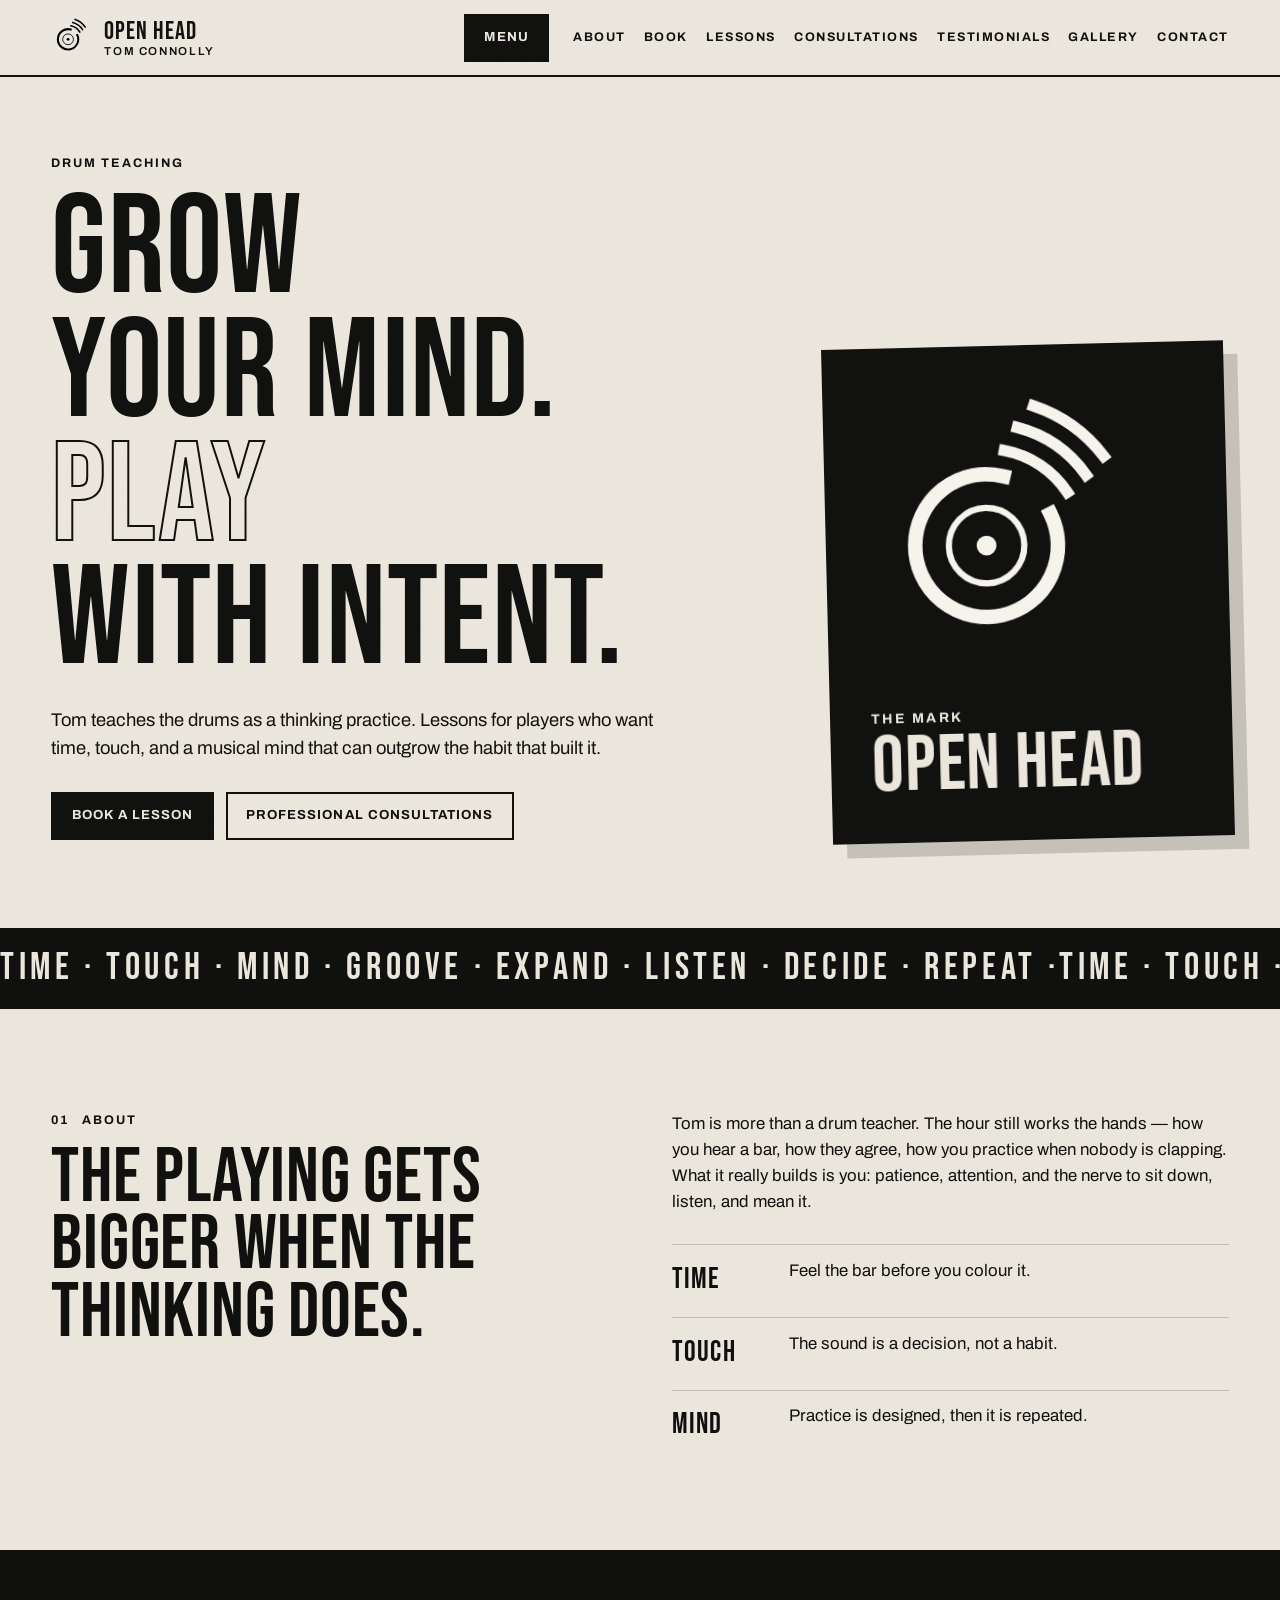
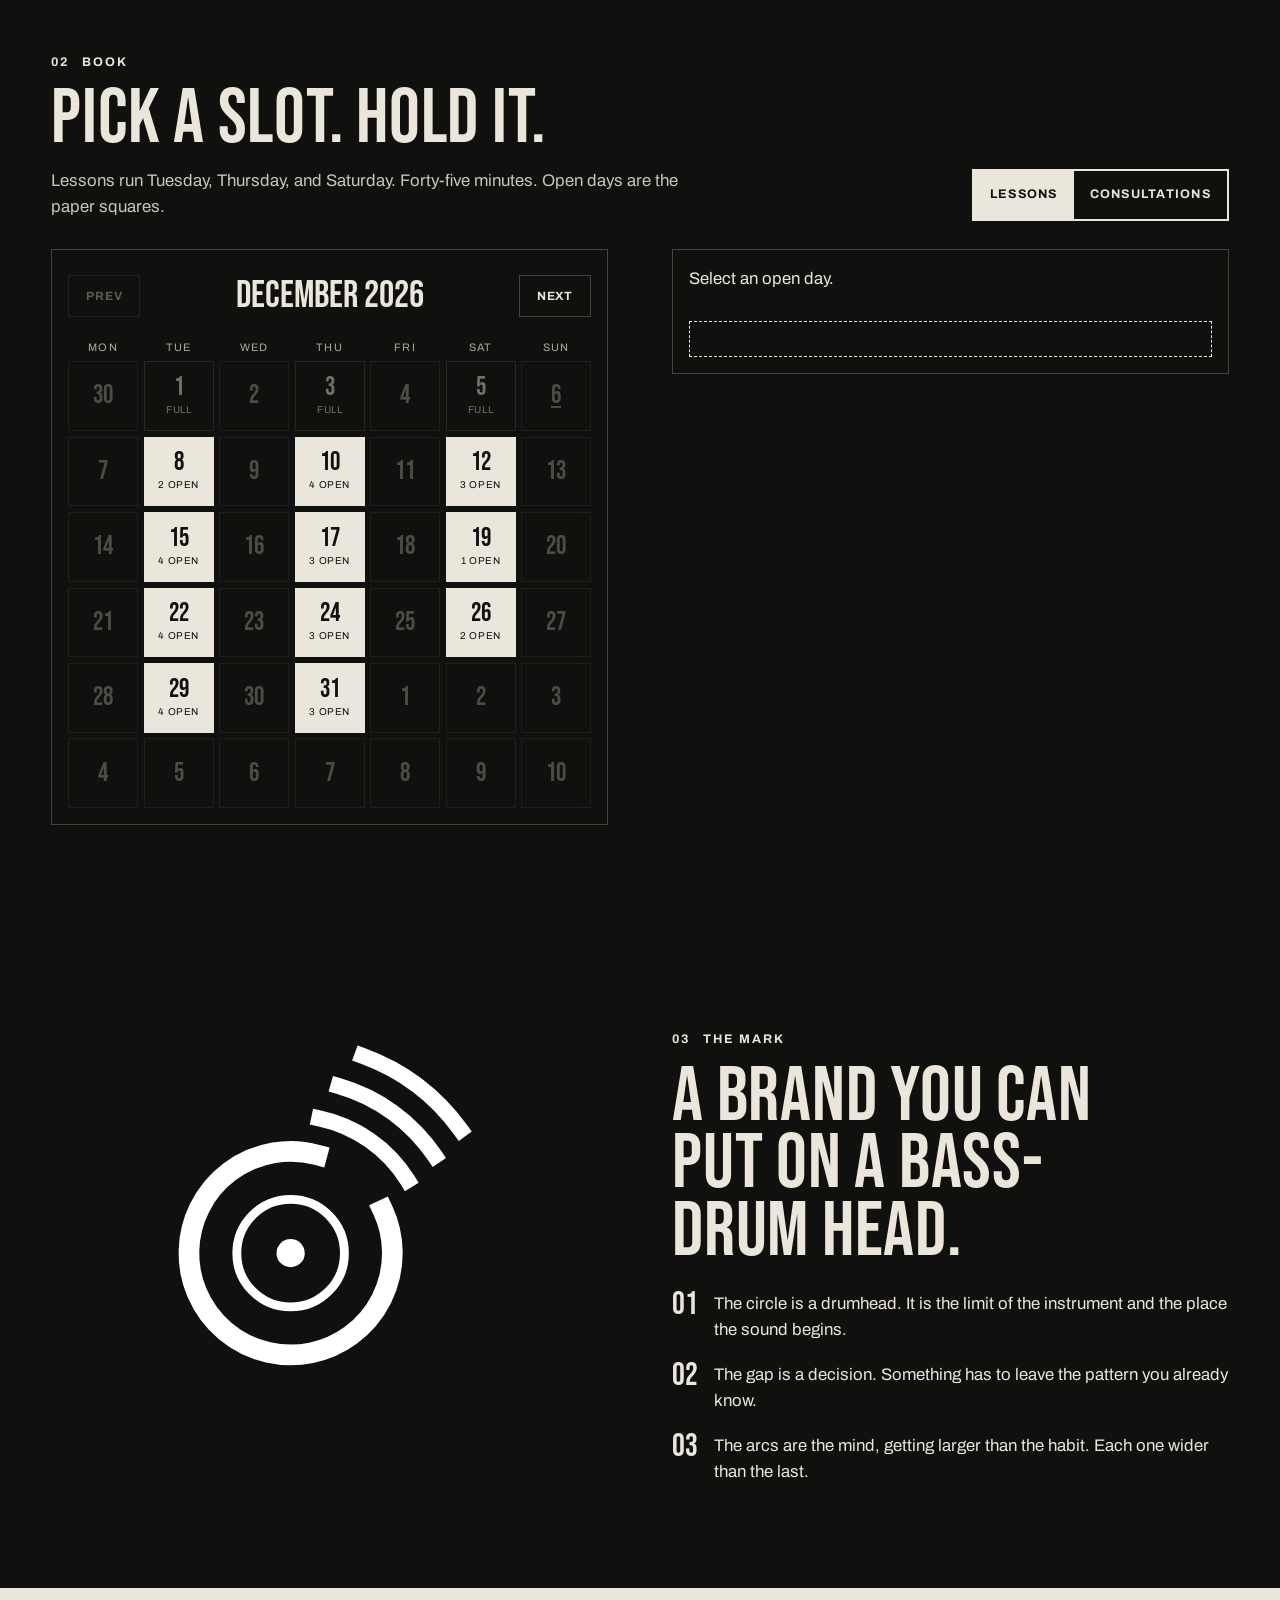
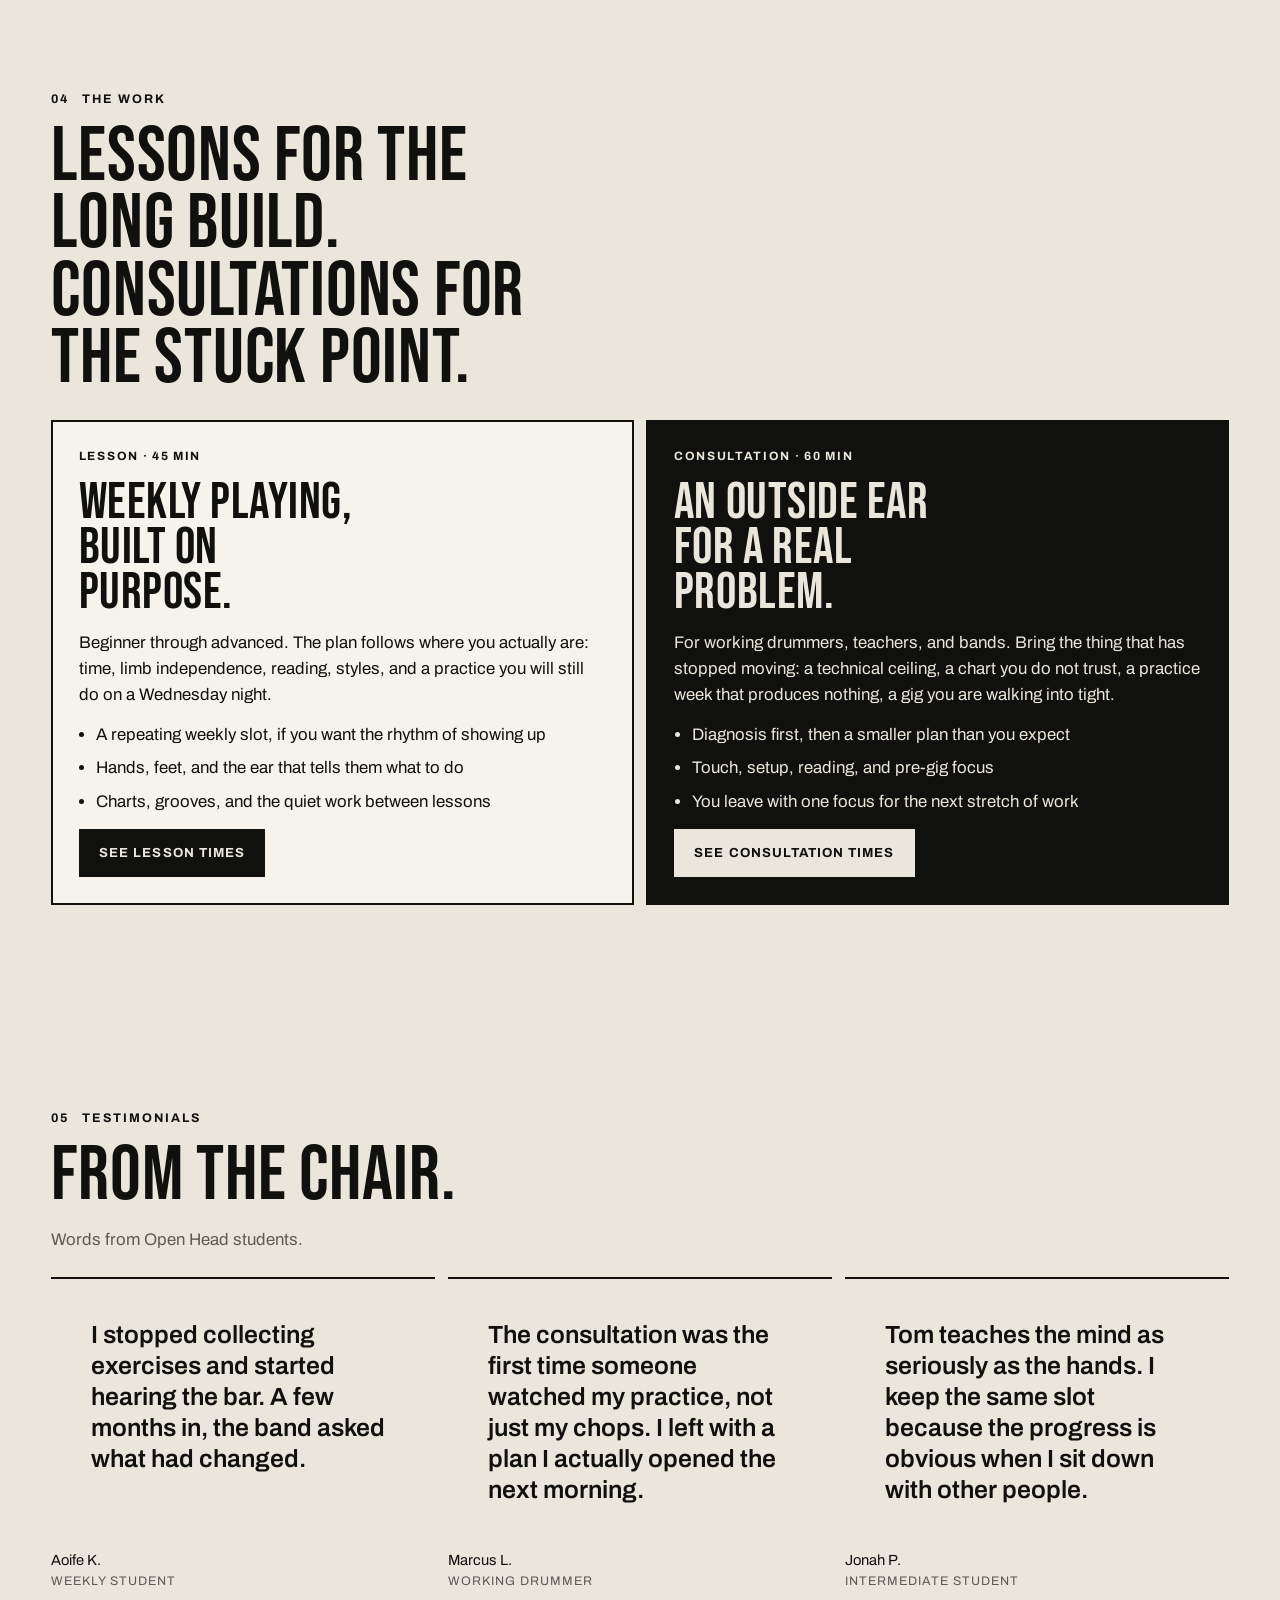
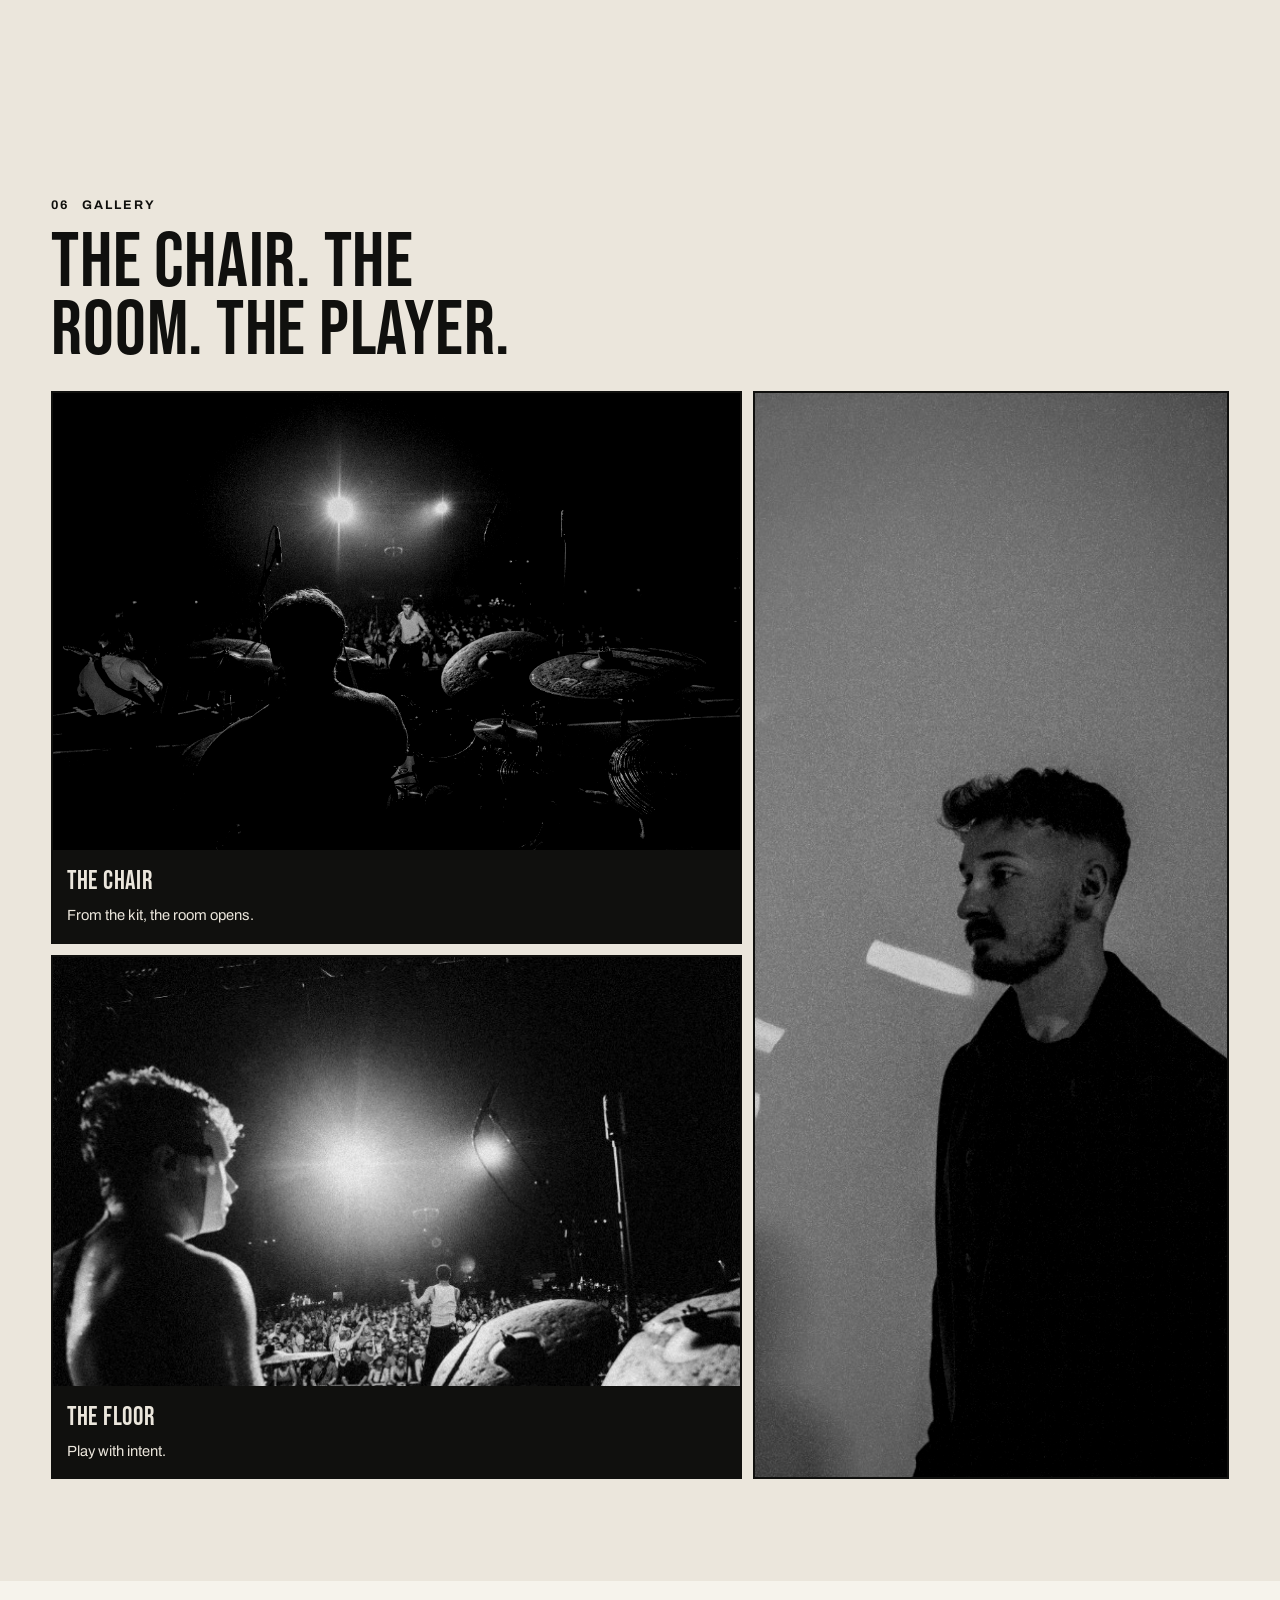
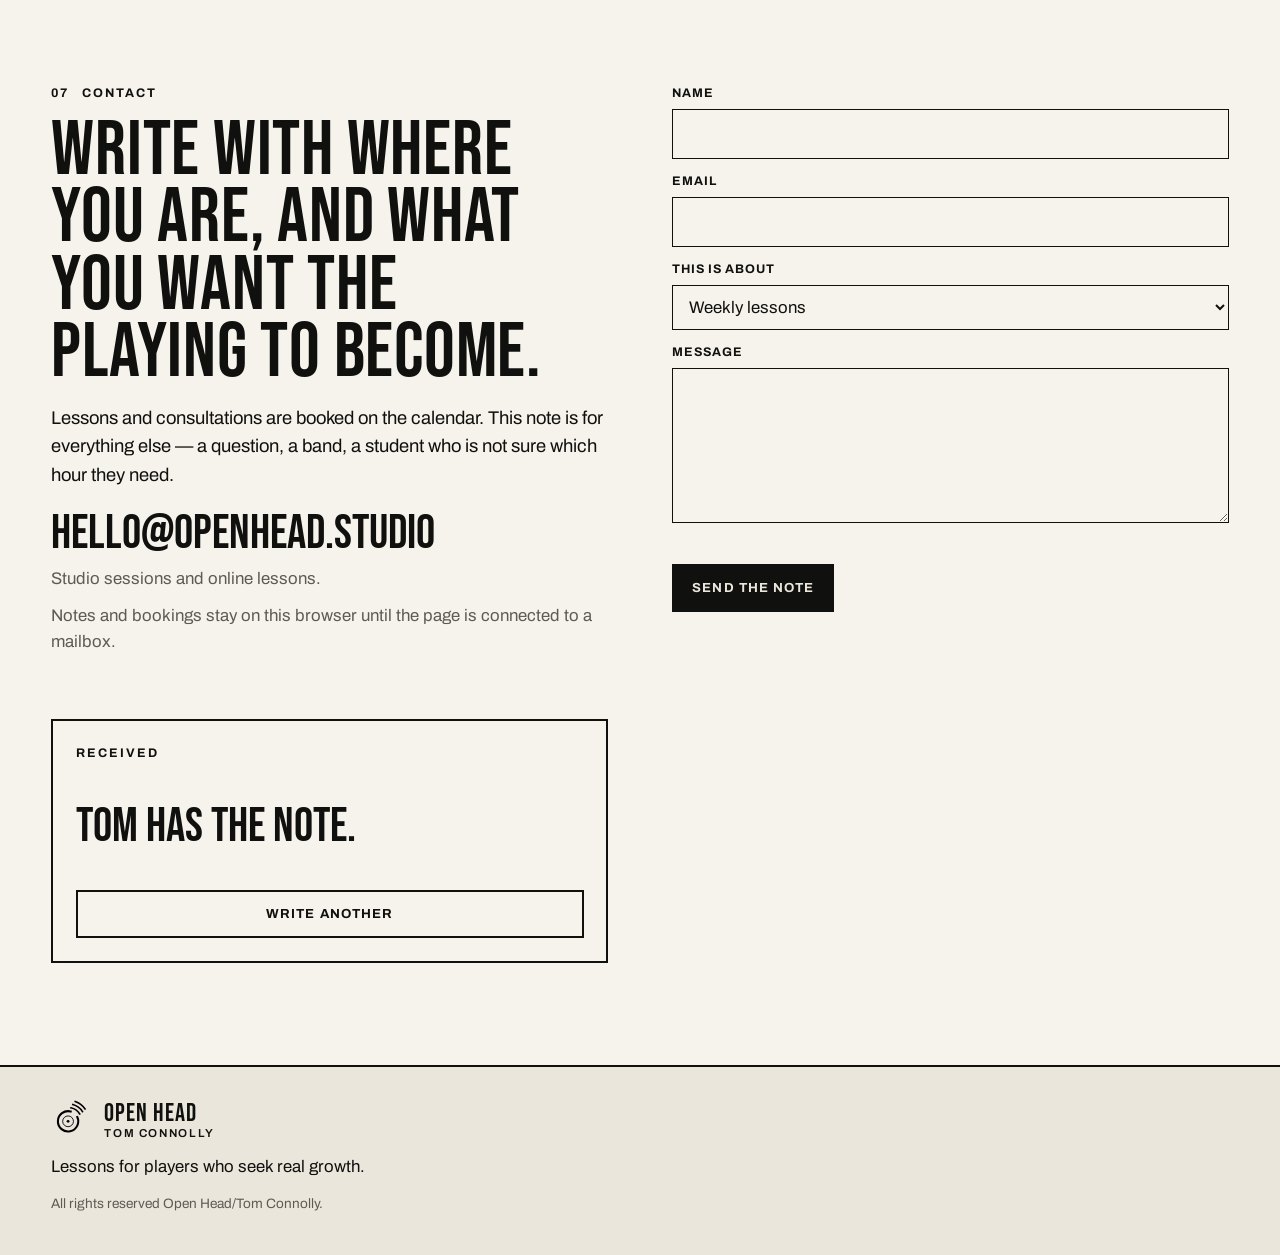
==== index.html @ 0ad5f1d6 "Save the Open Head drum teaching site. Co-authored-by: Cursor <cursoragent@cursor.com>" ====
<!DOCTYPE html>
<html lang="en">
<head>
  <meta charset="utf-8">
  <meta name="viewport" content="width=device-width, initial-scale=1">
  <title>Open Head · Tom Connolly Drum Teaching</title>
  <meta name="description" content="Tom Connolly teaches drums as a thinking practice. Book a lesson or a professional consultation with Open Head.">
  <meta name="theme-color" content="#10100e">
  <link rel="icon" href="assets/favicon.svg" type="image/svg+xml">
  <link rel="preconnect" href="https://fonts.googleapis.com">
  <link rel="preconnect" href="https://fonts.gstatic.com" crossorigin>
  <link href="https://fonts.googleapis.com/css2?family=Archivo:ital,wght@0,400;0,500;0,600;0,700;0,800;1,500&family=Bebas+Neue&display=swap" rel="stylesheet">
  <link rel="stylesheet" href="css/styles.css">
  <script type="application/ld+json">
  {
    "@context": "https://schema.org",
    "@type": "Person",
    "name": "Tom Connolly",
    "jobTitle": "Drum teacher",
    "brand": "Open Head",
    "email": "hello@openhead.studio",
    "description": "Drum lessons and professional consultations. Time, touch, and the mind behind the kit."
  }
  </script>
</head>
<body>
  <div class="grain" aria-hidden="true"></div>
  <a class="skip" href="#content">Skip to content</a>

  <header class="nav">
    <a class="brand" href="#top">
      <img class="brand-mark" src="assets/logo.svg" alt="">
      <span class="brand-type">
        <strong>Open Head</strong>
        <em>Tom Connolly</em>
      </span>
    </a>
    <button class="nav-toggle" type="button" aria-expanded="false" aria-controls="nav-panel">Menu</button>
    <nav id="nav-panel" class="nav-panel" aria-label="Primary">
      <a href="#about">About</a>
      <a href="#book">Book</a>
      <a href="#work">Lessons</a>
      <a href="#consult">Consultations</a>
      <a href="#testimonials">Testimonials</a>
      <a href="#gallery">Gallery</a>
      <a href="#contact">Contact</a>
    </nav>
  </header>

  <main id="content">
    <section class="hero" id="top">
      <div class="hero-copy">
        <p class="kicker">Drum teaching</p>
        <h1>
          <span>Grow</span>
          <span>your mind.</span>
          <span class="ghost">Play</span>
          <span>with intent.</span>
        </h1>
        <p class="lede">Tom teaches the drums as a thinking practice. Lessons for players who want time, touch, and a musical mind that can outgrow the habit that built it.</p>
        <div class="hero-actions">
          <a class="btn" href="#book" data-offer="lesson">Book a lesson</a>
          <a class="btn btn-ghost" href="#consult">Professional consultations</a>
        </div>
      </div>
      <aside class="poster" aria-label="Open Head mark">
        <svg class="poster-mark" viewBox="0 0 64 64" fill="none" aria-hidden="true">
          <path class="head" d="M30.01 19.03 A15.5 15.5 0 1 0 40.05 27.45" stroke="currentColor" stroke-width="3.15" stroke-linecap="square"/>
          <circle class="hub" cx="26" cy="34" r="8.2" stroke="currentColor" stroke-width="1.35"/>
          <circle class="dot" cx="26" cy="34" r="2.15" fill="currentColor"/>
          <g class="arcs">
            <path class="arc arc-1" d="M30.37 13.46 A21 21 0 0 1 43.81 22.87" stroke="currentColor" stroke-width="2.45" stroke-linecap="square"/>
            <path class="arc arc-2" d="M33.30 8.53 A26.5 26.5 0 0 1 47.97 19.18" stroke="currentColor" stroke-width="2.45" stroke-linecap="square"/>
            <path class="arc arc-3" d="M36.94 3.93 A32 32 0 0 1 51.89 15.19" stroke="currentColor" stroke-width="2.45" stroke-linecap="square"/>
          </g>
        </svg>
        <p class="poster-kicker">The mark</p>
        <p class="poster-name">Open Head</p>
      </aside>
    </section>

    <div class="marquee" aria-hidden="true">
      <div class="marquee-track">
        <p>Time · Touch · Mind · Groove · Expand · Listen · Decide · Repeat ·</p>
        <p>Time · Touch · Mind · Groove · Expand · Listen · Decide · Repeat ·</p>
      </div>
    </div>

    <section class="section" id="about">
      <div class="wrap about-grid">
        <div>
          <p class="kicker"><span>01</span> About</p>
          <h2>The playing gets bigger when the thinking does.</h2>
        </div>
        <div class="prose">
          <p>Tom is more than a drum teacher. The hour still works the hands — how you hear a bar, how they agree, how you practice when nobody is clapping. What it really builds is you: patience, attention, and the nerve to sit down, listen, and mean it.</p>
          <ul class="pillars">
            <li><strong>Time</strong><span>Feel the bar before you colour it.</span></li>
            <li><strong>Touch</strong><span>The sound is a decision, not a habit.</span></li>
            <li><strong>Mind</strong><span>Practice is designed, then it is repeated.</span></li>
          </ul>
        </div>
      </div>
    </section>

    <section class="section dark book" id="book" data-mode="lesson">
      <div class="wrap">
        <div class="book-head">
          <div>
            <p class="kicker"><span>02</span> Book</p>
            <h2>Pick a slot. Hold it.</h2>
            <p class="book-note" data-for="lesson">Lessons run Tuesday, Thursday, and Saturday. Forty-five minutes. Open days are the paper squares.</p>
            <p class="book-note" data-for="consult">Consultations run Wednesday and Friday. Sixty minutes. Open days are the paper squares.</p>
          </div>
          <div class="toggle" role="group" aria-label="What you are booking">
            <button type="button" data-offer="lesson" aria-pressed="true">Lessons</button>
            <button type="button" data-offer="consult" aria-pressed="false">Consultations</button>
          </div>
        </div>

        <noscript>
          <p>The calendar needs JavaScript. Email <a href="mailto:hello@openhead.studio">hello@openhead.studio</a> with a few times that work.</p>
        </noscript>

        <div class="book-layout">
          <div class="calendar">
            <div class="cal-head">
              <button type="button" id="prev-month" aria-label="Previous month">Prev</button>
              <h3 id="month-label"></h3>
              <button type="button" id="next-month" aria-label="Next month">Next</button>
            </div>
            <div class="weekdays" aria-hidden="true">
              <span>Mon</span><span>Tue</span><span>Wed</span><span>Thu</span><span>Fri</span><span>Sat</span><span>Sun</span>
            </div>
            <div id="cal" class="cal-grid" role="grid" aria-labelledby="month-label"></div>
          </div>

          <div class="slot-panel" id="slot-panel">
            <p id="slot-prompt" class="slot-prompt">Select an open day.</p>
            <div id="slots" class="slots" role="list"></div>

            <form id="book-form" hidden>
              <p class="session" id="session-label"></p>
              <div class="field">
                <label for="book-name">Name</label>
                <input id="book-name" name="name" autocomplete="name" required maxlength="80">
              </div>
              <div class="field">
                <label for="book-email">Email</label>
                <input id="book-email" name="email" type="email" autocomplete="email" required maxlength="120">
              </div>
              <div class="field">
                <label for="book-level">Where you're at</label>
                <select id="book-level" name="level">
                  <option>Just starting</option>
                  <option>Playing already</option>
                  <option selected>Working on a band</option>
                  <option>Teaching or touring</option>
                </select>
              </div>
              <div class="field">
                <label for="book-note">Anything Tom should hear first <span>(optional)</span></label>
                <textarea id="book-note" name="note" rows="3" maxlength="500"></textarea>
              </div>
              <p id="book-error" class="form-error" role="alert"></p>
              <button class="btn btn-light" type="submit">Hold this slot</button>
            </form>

            <div id="ticket" class="ticket" hidden></div>
          </div>
        </div>

        <div id="holds" class="holds" hidden>
          <h3>Holds on this device</h3>
          <ul id="holds-list"></ul>
        </div>
      </div>
    </section>

    <section class="section dark mark" id="mark">
      <div class="wrap mark-grid">
        <img src="assets/logo.svg" alt="Open Head mark: an open drumhead with three expanding arcs">
        <div>
          <p class="kicker"><span>03</span> The mark</p>
          <h2>A brand you can put on a bass-drum head.</h2>
          <ol class="rules">
            <li><span>01</span><p>The circle is a drumhead. It is the limit of the instrument and the place the sound begins.</p></li>
            <li><span>02</span><p>The gap is a decision. Something has to leave the pattern you already know.</p></li>
            <li><span>03</span><p>The arcs are the mind, getting larger than the habit. Each one wider than the last.</p></li>
          </ol>
        </div>
      </div>
    </section>

    <section class="section" id="work">
      <div class="wrap">
        <p class="kicker"><span>04</span> The work</p>
        <h2 class="section-title">Lessons for the long build. Consultations for the stuck point.</h2>
        <div class="offers">
          <article class="offer">
            <p class="offer-index">Lesson · 45 min</p>
            <h3>Weekly playing, built on purpose.</h3>
            <p>Beginner through advanced. The plan follows where you actually are: time, limb independence, reading, styles, and a practice you will still do on a Wednesday night.</p>
            <ul>
              <li>A repeating weekly slot, if you want the rhythm of showing up</li>
              <li>Hands, feet, and the ear that tells them what to do</li>
              <li>Charts, grooves, and the quiet work between lessons</li>
            </ul>
            <a class="btn" href="#book" data-offer="lesson">See lesson times</a>
          </article>
          <article class="offer offer-ink" id="consult">
            <p class="offer-index">Consultation · 60 min</p>
            <h3>An outside ear for a real problem.</h3>
            <p>For working drummers, teachers, and bands. Bring the thing that has stopped moving: a technical ceiling, a chart you do not trust, a practice week that produces nothing, a gig you are walking into tight.</p>
            <ul>
              <li>Diagnosis first, then a smaller plan than you expect</li>
              <li>Touch, setup, reading, and pre-gig focus</li>
              <li>You leave with one focus for the next stretch of work</li>
            </ul>
            <a class="btn btn-light" href="#book" data-offer="consult">See consultation times</a>
          </article>
        </div>
      </div>
    </section>

    <section class="section" id="testimonials">
      <div class="wrap">
        <p class="kicker"><span>05</span> Testimonials</p>
        <h2 class="section-title">From the chair.</h2>
        <p class="starter-note">Words from Open Head students.</p>
        <div class="quotes">
          <figure>
            <blockquote>I stopped collecting exercises and started hearing the bar. A few months in, the band asked what had changed.</blockquote>
            <figcaption>Aoife K. <span>Weekly student</span></figcaption>
          </figure>
          <figure>
            <blockquote>The consultation was the first time someone watched my practice, not just my chops. I left with a plan I actually opened the next morning.</blockquote>
            <figcaption>Marcus L. <span>Working drummer</span></figcaption>
          </figure>
          <figure>
            <blockquote>Tom teaches the mind as seriously as the hands. I keep the same slot because the progress is obvious when I sit down with other people.</blockquote>
            <figcaption>Jonah P. <span>Intermediate student</span></figcaption>
          </figure>
        </div>
      </div>
    </section>

    <section class="section gallery-section" id="gallery">
      <div class="wrap">
        <p class="kicker"><span>06</span> Gallery</p>
        <h2 class="section-title">The chair. The room. The player.</h2>
        <div class="gallery-grid">
          <button class="shot" type="button" data-src="assets/gallery/stage-kit.jpg" data-caption="The chair. From the kit, the room opens.">
            <img src="assets/gallery/stage-kit.jpg" alt="View from behind the drum kit toward the band and crowd" width="1024" height="682">
            <span class="shot-meta"><strong>The chair</strong> From the kit, the room opens.</span>
          </button>
          <button class="shot" type="button" data-src="assets/gallery/portrait.jpg" data-caption="Tom. The mind behind the hands.">
            <img src="assets/gallery/portrait.jpg" alt="Portrait of Tom Connolly in profile" width="682" height="1024">
            <span class="shot-meta"><strong>Tom</strong> The mind behind the hands.</span>
          </button>
          <button class="shot" type="button" data-src="assets/gallery/stage-side.jpg" data-caption="The floor. Play with intent.">
            <img src="assets/gallery/stage-side.jpg" alt="Tom Connolly at the kit, in profile, with a crowd beyond the cymbals" width="682" height="1024">
            <span class="shot-meta"><strong>The floor</strong> Play with intent.</span>
          </button>
        </div>
      </div>
    </section>

    <section class="section contact" id="contact">
      <div class="wrap contact-grid">
        <div>
          <p class="kicker"><span>07</span> Contact</p>
          <h2>Write with where you are, and what you want the playing to become.</h2>
          <p class="lede tight">Lessons and consultations are booked on the calendar. This note is for everything else — a question, a band, a student who is not sure which hour they need.</p>
          <p class="email-line"><a href="mailto:hello@openhead.studio">hello@openhead.studio</a></p>
          <p class="where">Studio sessions and online lessons.</p>
          <p class="where">Notes and bookings stay on this browser until the page is connected to a mailbox.</p>
        </div>
        <form id="contact-form" action="mailto:hello@openhead.studio" method="post" enctype="text/plain">
          <div class="field">
            <label for="contact-name">Name</label>
            <input id="contact-name" name="name" autocomplete="name" required maxlength="80">
          </div>
          <div class="field">
            <label for="contact-email">Email</label>
            <input id="contact-email" name="email" type="email" autocomplete="email" required maxlength="120">
          </div>
          <div class="field">
            <label for="contact-about">This is about</label>
            <select id="contact-about" name="about">
              <option>Weekly lessons</option>
              <option>A professional consultation</option>
              <option>Something else</option>
            </select>
          </div>
          <div class="field">
            <label for="contact-message">Message</label>
            <textarea id="contact-message" name="message" rows="5" required maxlength="1200"></textarea>
          </div>
          <p id="contact-error" class="form-error" role="alert"></p>
          <button class="btn" type="submit">Send the note</button>
        </form>
        <div id="contact-success" class="success" hidden>
          <p class="kicker">Received</p>
          <h3>Tom has the note.</h3>
          <p id="contact-success-copy"></p>
          <button class="btn btn-ghost" type="button" id="contact-reset">Write another</button>
        </div>
      </div>
    </section>
  </main>

  <footer class="footer">
    <div class="wrap footer-grid">
      <a class="brand" href="#top">
        <img class="brand-mark" src="assets/logo.svg" alt="">
        <span class="brand-type">
          <strong>Open Head</strong>
          <em>Tom Connolly</em>
        </span>
      </a>
      <p>Lessons for players who seek real growth.</p>
      <p class="fine">All rights reserved Open Head/Tom Connolly.</p>
    </div>
  </footer>

  <dialog id="lightbox">
    <button class="lightbox-close" type="button" id="lightbox-close">Close</button>
    <img id="lightbox-img" alt="">
    <p id="lightbox-caption"></p>
  </dialog>

  <script src="js/site.js"></script>
</body>
</html>
---- css/styles.css ----
:root {
  --ink: #10100e;
  --paper: #ebe6dc;
  --paper-2: #f6f3ec;
  --ash: #5e5a54;
  --line: rgba(16, 16, 14, 0.18);
  --line-light: rgba(246, 243, 236, 0.22);
  --display: "Bebas Neue", "Arial Narrow", Impact, sans-serif;
  --text: Archivo, "Avenir Next", "Segoe UI", sans-serif;
  --shadow: 8px 8px 0 var(--ink);
  --pad: clamp(1.25rem, 4vw, 3.5rem);
}

* { box-sizing: border-box; }
html { scroll-behavior: smooth; }
body {
  margin: 0;
  background: var(--paper);
  color: var(--ink);
  font-family: var(--text);
  font-size: 1.05rem;
  line-height: 1.55;
  overflow-x: clip;
}
img { max-width: 100%; display: block; }
button, input, select, textarea { font: inherit; color: inherit; }
button { cursor: pointer; }
a { color: inherit; }
h1, h2, h3, p { margin: 0; }
::selection { background: var(--ink); color: var(--paper); }

.grain {
  position: fixed;
  inset: 0;
  pointer-events: none;
  z-index: 80;
  opacity: 0.28;
  mix-blend-mode: multiply;
  background-image: url("data:image/svg+xml;utf8,<svg xmlns='http://www.w3.org/2000/svg' width='180' height='180'><filter id='n'><feTurbulence type='fractalNoise' baseFrequency='0.85' numOctaves='2' stitchTiles='stitch'/></filter><rect width='100%' height='100%' filter='url(%23n)' opacity='0.55'/></svg>");
}
.dark .grain, .grain { mix-blend-mode: overlay; opacity: 0.22; }

.skip {
  position: absolute;
  left: 1rem;
  top: -4rem;
  background: var(--ink);
  color: var(--paper);
  padding: 0.6rem 0.9rem;
  z-index: 100;
}
.skip:focus { top: 1rem; }

:focus-visible {
  outline: 3px solid currentColor;
  outline-offset: 3px;
}

.wrap { width: min(1180px, calc(100% - var(--pad) * 2)); margin: 0 auto; }
.kicker {
  font-size: 0.78rem;
  font-weight: 700;
  letter-spacing: 0.16em;
  text-transform: uppercase;
  margin-bottom: 0.9rem;
}
.kicker span { margin-right: 0.55rem; }
h1, h2, .poster-name, .offer h3, .ticket strong, .month-label {
  font-family: var(--display);
  font-weight: 400;
  letter-spacing: 0.01em;
  line-height: 0.88;
}
h2, .section-title { font-size: clamp(3rem, 6vw, 5.4rem); max-width: 16ch; }

.nav {
  position: sticky;
  top: 0;
  z-index: 40;
  display: flex;
  align-items: center;
  gap: 1.5rem;
  padding: 0.85rem var(--pad);
  background: rgba(235, 230, 220, 0.94);
  border-bottom: 2px solid var(--ink);
}
.brand { display: flex; align-items: center; gap: 0.7rem; text-decoration: none; margin-right: auto; }
.brand-mark { width: 42px; height: 42px; }
.brand-type { display: flex; flex-direction: column; line-height: 1.05; }
.brand-type strong {
  font-family: var(--display);
  font-size: 1.55rem;
  font-weight: 400;
  letter-spacing: 0.04em;
}
.brand-type em { font-style: normal; font-size: 0.72rem; letter-spacing: 0.14em; text-transform: uppercase; font-weight: 600; }
.nav-panel { display: flex; gap: 1.15rem; align-items: center; }
.nav-panel a {
  text-decoration: none;
  font-size: 0.78rem;
  font-weight: 700;
  letter-spacing: 0.12em;
  text-transform: uppercase;
}
.nav-panel a[aria-current="true"] { box-shadow: inset 0 -2px 0 var(--ink); }
.nav-toggle {
  display: none;
  background: transparent;
  border: 2px solid var(--ink);
  padding: 0.4rem 0.7rem;
  letter-spacing: 0.12em;
  text-transform: uppercase;
  font-weight: 700;
  font-size: 0.75rem;
}

.hero {
  display: grid;
  grid-template-columns: 1.35fr 0.75fr;
  gap: clamp(1.5rem, 4vw, 4rem);
  align-items: end;
  width: min(1180px, calc(100% - var(--pad) * 2));
  margin: 0 auto;
  padding: clamp(2.5rem, 6vw, 5rem) 0 clamp(3rem, 7vw, 5.5rem);
}
h1 { font-size: clamp(4.6rem, 11vw, 8.8rem); }
h1 span { display: block; }
h1 .ghost {
  color: transparent;
  -webkit-text-stroke: 2px var(--ink);
}
.lede { max-width: 38rem; margin-top: 1.4rem; font-size: 1.15rem; }
.hero-actions { display: flex; flex-wrap: wrap; gap: 0.75rem; margin-top: 1.8rem; }

.btn, .nav-toggle {
  display: inline-flex;
  align-items: center;
  justify-content: center;
  min-height: 48px;
  padding: 0 1.15rem;
  background: var(--ink);
  color: var(--paper);
  border: 2px solid var(--ink);
  text-decoration: none;
  font-weight: 700;
  letter-spacing: 0.08em;
  text-transform: uppercase;
  font-size: 0.82rem;
}
.btn:hover { background: transparent; color: var(--ink); transform: translate(-2px, -2px); box-shadow: var(--shadow); }
.btn-ghost { background: transparent; color: var(--ink); }
.btn-ghost:hover { background: var(--ink); color: var(--paper); }
.btn-light { background: var(--paper); color: var(--ink); border-color: var(--paper); }
.btn-light:hover { background: transparent; color: var(--paper); box-shadow: 8px 8px 0 var(--paper); }
.dark .btn-ghost, .offer-ink .btn-ghost { color: var(--paper); border-color: var(--paper); }

.poster {
  background: var(--ink);
  color: var(--paper);
  padding: clamp(1.6rem, 3.2vw, 2.6rem);
  transform: rotate(-1.4deg);
  box-shadow: 14px 14px 0 rgba(16, 16, 14, 0.18);
  overflow: visible;
}
.poster-mark {
  display: block;
  width: min(320px, 92%);
  margin: 0.15rem 0 1.35rem;
  overflow: visible;
  color: var(--paper-2);
  animation: mark-in 0.9s ease 0.08s both;
}
.poster-mark .head,
.poster-mark .hub,
.poster-mark .arc { stroke: var(--paper-2); }
.poster-mark .dot { fill: var(--paper-2); }
.poster-mark .arcs {
  transform-box: view-box;
  transform-origin: 26px 34px;
  animation: expand-pulse 3.8s ease-in-out 1.2s infinite;
}
.poster-kicker {
  letter-spacing: 0.18em;
  text-transform: uppercase;
  font-size: 0.86rem;
  font-weight: 700;
  animation: type-in 0.7s ease 0.45s both;
}
.poster-name {
  font-size: clamp(4.2rem, 6.2vw, 5.8rem);
  margin: 0.2rem 0 0;
  animation: type-in 0.75s ease 0.6s both;
}
@keyframes mark-in {
  from { opacity: 0; transform: scale(0.86); }
  to { opacity: 1; transform: scale(1); }
}
@keyframes expand-pulse {
  0%, 100% { transform: scale(1); }
  50% { transform: scale(1.1); }
}
@keyframes type-in {
  from { opacity: 0; transform: translateY(14px); }
  to { opacity: 1; transform: translateY(0); }
}

.marquee {
  background: var(--ink);
  color: var(--paper);
  overflow: hidden;
  border-top: 2px solid var(--ink);
  border-bottom: 2px solid var(--ink);
}
.marquee-track {
  display: flex;
  width: max-content;
  animation: ticker 32s linear infinite;
}
.marquee p {
  font-family: var(--display);
  font-size: clamp(1.8rem, 3vw, 2.4rem);
  letter-spacing: 0.12em;
  padding: 0.55rem 0;
  white-space: nowrap;
}
@keyframes ticker { to { transform: translateX(-50%); } }

.section { padding: clamp(4rem, 8vw, 7rem) 0; }
.dark { background: var(--ink); color: var(--paper); }
.about-grid, .mark-grid, .contact-grid, .book-layout {
  display: grid;
  grid-template-columns: 1fr 1fr;
  gap: clamp(2rem, 5vw, 4.5rem);
  align-items: start;
}
.prose p + p { margin-top: 1rem; }
.pillars { list-style: none; padding: 0; margin: 1.8rem 0 0; display: grid; gap: 0.9rem; }
.pillars li { display: grid; grid-template-columns: 6.5rem 1fr; gap: 0.8rem; padding-top: 0.8rem; border-top: 1px solid var(--line); }
.pillars strong { font-family: var(--display); font-size: 1.8rem; font-weight: 400; letter-spacing: 0.04em; }

.mark-grid img { width: min(100%, 420px); justify-self: center; filter: invert(1); }
.rules { list-style: none; padding: 0; margin: 1.5rem 0 0; display: grid; gap: 1.2rem; }
.rules li { display: grid; grid-template-columns: auto 1fr; gap: 1rem; align-items: start; }
.rules span { font-family: var(--display); font-size: 2rem; line-height: 0.9; }
.section-title { margin-bottom: 1.6rem; }

.offers { display: grid; grid-template-columns: 1fr 1fr; gap: 0.8rem; }
.offer { border: 2px solid var(--ink); padding: clamp(1.2rem, 2vw, 2rem); display: flex; flex-direction: column; gap: 0.9rem; background: var(--paper-2); }
.offer-ink { background: var(--ink); color: var(--paper); border-color: var(--ink); }
.offer-index { letter-spacing: 0.14em; text-transform: uppercase; font-size: 0.75rem; font-weight: 700; }
.offer h3 { font-size: clamp(2.4rem, 4vw, 3.5rem); max-width: 14ch; }
.offer ul { margin: 0; padding-left: 1.1rem; display: grid; gap: 0.45rem; }
.offer .btn { margin-top: auto; align-self: flex-start; }

.book-head { display: flex; justify-content: space-between; gap: 1.5rem; align-items: end; margin-bottom: 1.8rem; }
.book-note { max-width: 42rem; margin-top: 0.9rem; color: rgba(246, 243, 236, 0.8); }
.book[data-mode="lesson"] [data-for="consult"],
.book[data-mode="consult"] [data-for="lesson"] { display: none; }
.toggle { display: flex; border: 2px solid var(--paper); }
.toggle button {
  background: transparent;
  color: var(--paper);
  border: 0;
  min-height: 48px;
  padding: 0 1rem;
  letter-spacing: 0.1em;
  text-transform: uppercase;
  font-weight: 700;
  font-size: 0.78rem;
}
.toggle button[aria-pressed="true"] { background: var(--paper); color: var(--ink); }

.calendar, .slot-panel { border: 1px solid var(--line-light); padding: 1rem; }
.cal-head { display: flex; align-items: center; justify-content: space-between; gap: 0.5rem; margin-bottom: 0.8rem; }
.cal-head h3 { font-family: var(--display); font-size: 2.4rem; font-weight: 400; }
.cal-head button, .day {
  background: transparent;
  color: var(--paper);
  border: 1px solid var(--line-light);
}
.cal-head button {
  min-width: 4.5rem;
  min-height: 42px;
  letter-spacing: 0.08em;
  text-transform: uppercase;
  font-size: 0.75rem;
  font-weight: 700;
}
.cal-head button:disabled { opacity: 0.35; cursor: default; }
.weekdays, .cal-grid { display: grid; grid-template-columns: repeat(7, 1fr); gap: 0.35rem; }
.weekdays { margin-bottom: 0.35rem; font-size: 0.68rem; letter-spacing: 0.12em; text-transform: uppercase; opacity: 0.7; }
.weekdays span, .day { text-align: center; }
.day {
  aspect-ratio: 1;
  display: flex;
  flex-direction: column;
  align-items: center;
  justify-content: center;
  gap: 0.1rem;
  padding: 0;
}
.day .num { font-family: var(--display); font-size: clamp(1.2rem, 2vw, 1.7rem); line-height: 1; }
.day .count { font-size: 0.62rem; letter-spacing: 0.06em; text-transform: uppercase; }
.day.open { background: var(--paper); color: var(--ink); border-color: var(--paper); }
.day.selected { outline: 3px solid var(--paper); outline-offset: 2px; }
.day.full { opacity: 0.45; }
.day.shut, .day.pad { opacity: 0.28; }
.day:disabled { cursor: default; }
.day.today .num { text-decoration: underline; text-underline-offset: 3px; }

.slot-prompt { min-height: 1.5rem; }
.slots { display: grid; gap: 0.45rem; margin: 0.8rem 0 1rem; }
.slot {
  display: flex;
  justify-content: space-between;
  align-items: center;
  width: 100%;
  text-align: left;
  background: transparent;
  color: var(--paper);
  border: 1px solid var(--line-light);
  min-height: 48px;
  padding: 0.55rem 0.8rem;
}
.slot small { letter-spacing: 0.08em; text-transform: uppercase; font-size: 0.68rem; }
.slot.open { background: var(--paper); color: var(--ink); border-color: var(--paper); }
.slot.selected { box-shadow: inset 0 0 0 3px var(--ink); }
.slot:disabled { opacity: 0.4; cursor: default; }

.field { display: grid; gap: 0.35rem; margin-bottom: 0.8rem; }
.field label { font-size: 0.78rem; font-weight: 700; letter-spacing: 0.08em; text-transform: uppercase; }
.field label span { font-weight: 500; letter-spacing: 0; text-transform: none; opacity: 0.7; }
.field input, .field select, .field textarea {
  width: 100%;
  background: transparent;
  border: 1px solid currentColor;
  padding: 0.7rem 0.75rem;
  border-radius: 0;
}
.field textarea { resize: vertical; }
.field.error input, .field.error textarea, .field.error select { border-width: 2px; }
.form-error { min-height: 1.2rem; font-size: 0.9rem; margin: 0 0 0.6rem; }
.session { font-family: var(--display); font-size: 2rem; line-height: 0.95; margin-bottom: 1rem; }

.ticket {
  border: 1px dashed var(--paper);
  padding: 1.1rem 1rem 1rem;
  display: grid;
  gap: 0.35rem;
}
.ticket .ref { letter-spacing: 0.16em; font-weight: 700; margin-top: 0.4rem; }
.holds { margin-top: 1.6rem; }
.holds h3 { font-family: var(--display); font-size: 2rem; font-weight: 400; margin-bottom: 0.7rem; }
.holds ul { list-style: none; padding: 0; margin: 0; display: grid; gap: 0.5rem; }
.hold {
  display: flex;
  justify-content: space-between;
  gap: 1rem;
  align-items: center;
  border-top: 1px solid var(--line-light);
  padding-top: 0.55rem;
}
.hold button {
  background: transparent;
  color: var(--paper);
  border: 1px solid var(--paper);
  min-height: 40px;
  padding: 0 0.7rem;
  letter-spacing: 0.08em;
  text-transform: uppercase;
  font-size: 0.72rem;
  font-weight: 700;
}

.starter-note { max-width: 38rem; margin: -0.6rem 0 1.5rem; color: var(--ash); }
.quotes { display: grid; grid-template-columns: repeat(3, 1fr); gap: 0.8rem; }
.quotes figure { margin: 0; border-top: 2px solid var(--ink); padding-top: 1rem; display: flex; flex-direction: column; gap: 1.2rem; min-height: 100%; }
.quotes blockquote { font-size: clamp(1.25rem, 2vw, 1.55rem); line-height: 1.25; font-weight: 600; }
.quotes figcaption { margin-top: auto; font-size: 0.92rem; }
.quotes figcaption span { display: block; color: var(--ash); font-size: 0.78rem; letter-spacing: 0.08em; text-transform: uppercase; }

.gallery-grid {
  display: grid;
  grid-template-columns: 1.45fr 1fr;
  grid-template-rows: auto auto;
  gap: 0.7rem;
}
.shot {
  display: flex;
  flex-direction: column;
  padding: 0;
  border: 2px solid var(--ink);
  background: var(--ink);
  color: var(--paper);
  text-align: left;
  overflow: hidden;
}
.shot:nth-child(1) { grid-column: 1; grid-row: 1; }
.shot:nth-child(2) { grid-column: 2; grid-row: 1 / span 2; }
.shot:nth-child(3) { grid-column: 1; grid-row: 2; }
.shot img {
  width: 100%;
  height: 100%;
  object-fit: cover;
  filter: grayscale(1) contrast(1.18) brightness(0.92);
  transition: transform 0.45s ease, filter 0.45s ease;
}
.shot:nth-child(1) img { aspect-ratio: 3 / 2; object-position: center 58%; }
.shot:nth-child(2) img { aspect-ratio: auto; min-height: 100%; object-position: center 18%; }
.shot:nth-child(3) img { aspect-ratio: 16 / 10; object-position: center 42%; }
.shot:hover img, .shot:focus-visible img { filter: grayscale(1) contrast(1.05) brightness(1); transform: scale(1.03); }
.shot-meta { display: grid; gap: 0.15rem; padding: 0.75rem 0.85rem 0.9rem; font-size: 0.92rem; }
.shot-meta strong { font-family: var(--display); font-size: 1.6rem; font-weight: 400; letter-spacing: 0.03em; }

.contact { background: var(--paper-2); }
.contact-grid .lede.tight { margin-top: 1rem; max-width: 36rem; }
.email-line { margin-top: 1.4rem; font-family: var(--display); font-size: clamp(2rem, 4vw, 3rem); line-height: 0.9; }
.email-line a { text-decoration: none; }
.where { margin-top: 0.7rem; color: var(--ash); }
.success { border: 2px solid var(--ink); padding: 1.4rem; display: grid; gap: 0.8rem; align-content: start; }
.success h3 { font-family: var(--display); font-size: 3rem; font-weight: 400; }

.footer { border-top: 2px solid var(--ink); padding: 2rem 0 2.6rem; }
.footer-grid { display: grid; gap: 0.8rem; }
.footer .brand { margin-right: 0; }
.fine { color: var(--ash); font-size: 0.85rem; max-width: 46rem; }

dialog {
  border: 0;
  padding: 0;
  background: var(--ink);
  color: var(--paper);
  width: min(960px, calc(100vw - 2rem));
  max-height: calc(100vh - 2rem);
}
dialog::backdrop { background: rgba(10, 10, 8, 0.82); }
dialog img { width: 100%; max-height: 74vh; object-fit: contain; background: #000; }
dialog p { margin: 0; padding: 0.9rem 1rem 1.1rem; }
.lightbox-close {
  position: absolute;
  top: 0.6rem;
  right: 0.6rem;
  background: var(--paper);
  color: var(--ink);
  border: 0;
  min-height: 40px;
  padding: 0 0.75rem;
  letter-spacing: 0.1em;
  text-transform: uppercase;
  font-weight: 700;
  font-size: 0.72rem;
}
#lightbox { position: relative; }

@media (max-width: 980px) {
  .hero, .about-grid, .mark-grid, .offers, .book-layout, .contact-grid, .quotes { grid-template-columns: 1fr; }
  .poster { transform: none; }
  .book-head { flex-direction: column; align-items: start; }
}

@media (max-width: 820px) {
  .nav-toggle { display: inline-flex; }
  .nav-panel {
    display: none;
    position: absolute;
    top: 100%;
    left: 0;
    right: 0;
    flex-direction: column;
    align-items: flex-start;
    gap: 0;
    background: var(--paper);
    border-bottom: 2px solid var(--ink);
    padding: 0.4rem 0 0.8rem;
  }
  .nav-panel.open { display: flex; }
  .nav-panel a { padding: 0.75rem var(--pad); width: 100%; }
  .gallery-grid { grid-template-columns: 1fr; grid-template-rows: none; }
  .shot:nth-child(n) { grid-column: auto; grid-row: auto; }
  .shot:nth-child(2) img { aspect-ratio: 4 / 5; }
  h1 { font-size: clamp(3.7rem, 18vw, 5.5rem); }
}

@media (prefers-reduced-motion: reduce) {
  html { scroll-behavior: auto; }
  .marquee-track,
  .poster-mark,
  .poster-mark .arcs,
  .poster-kicker,
  .poster-name { animation: none; }
  .shot img, .btn { transition: none; }
  .btn:hover { transform: none; }
}
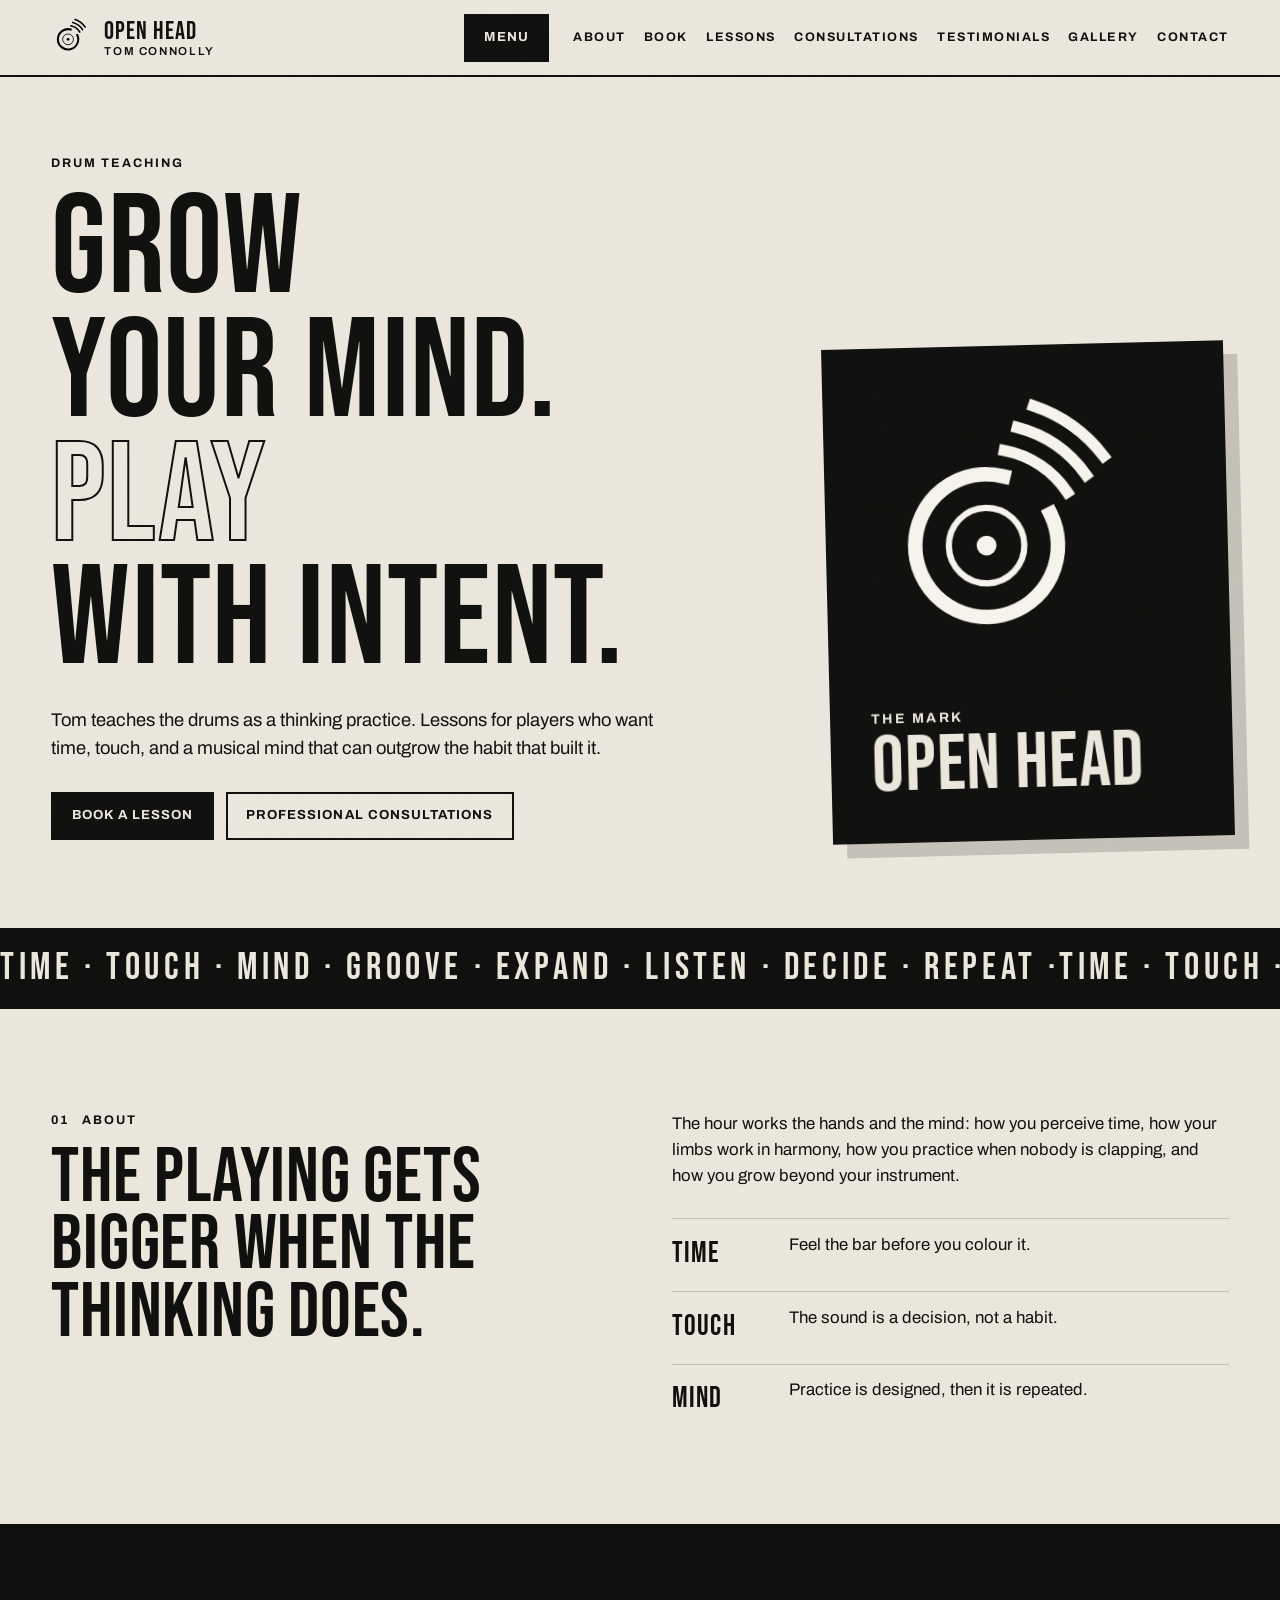
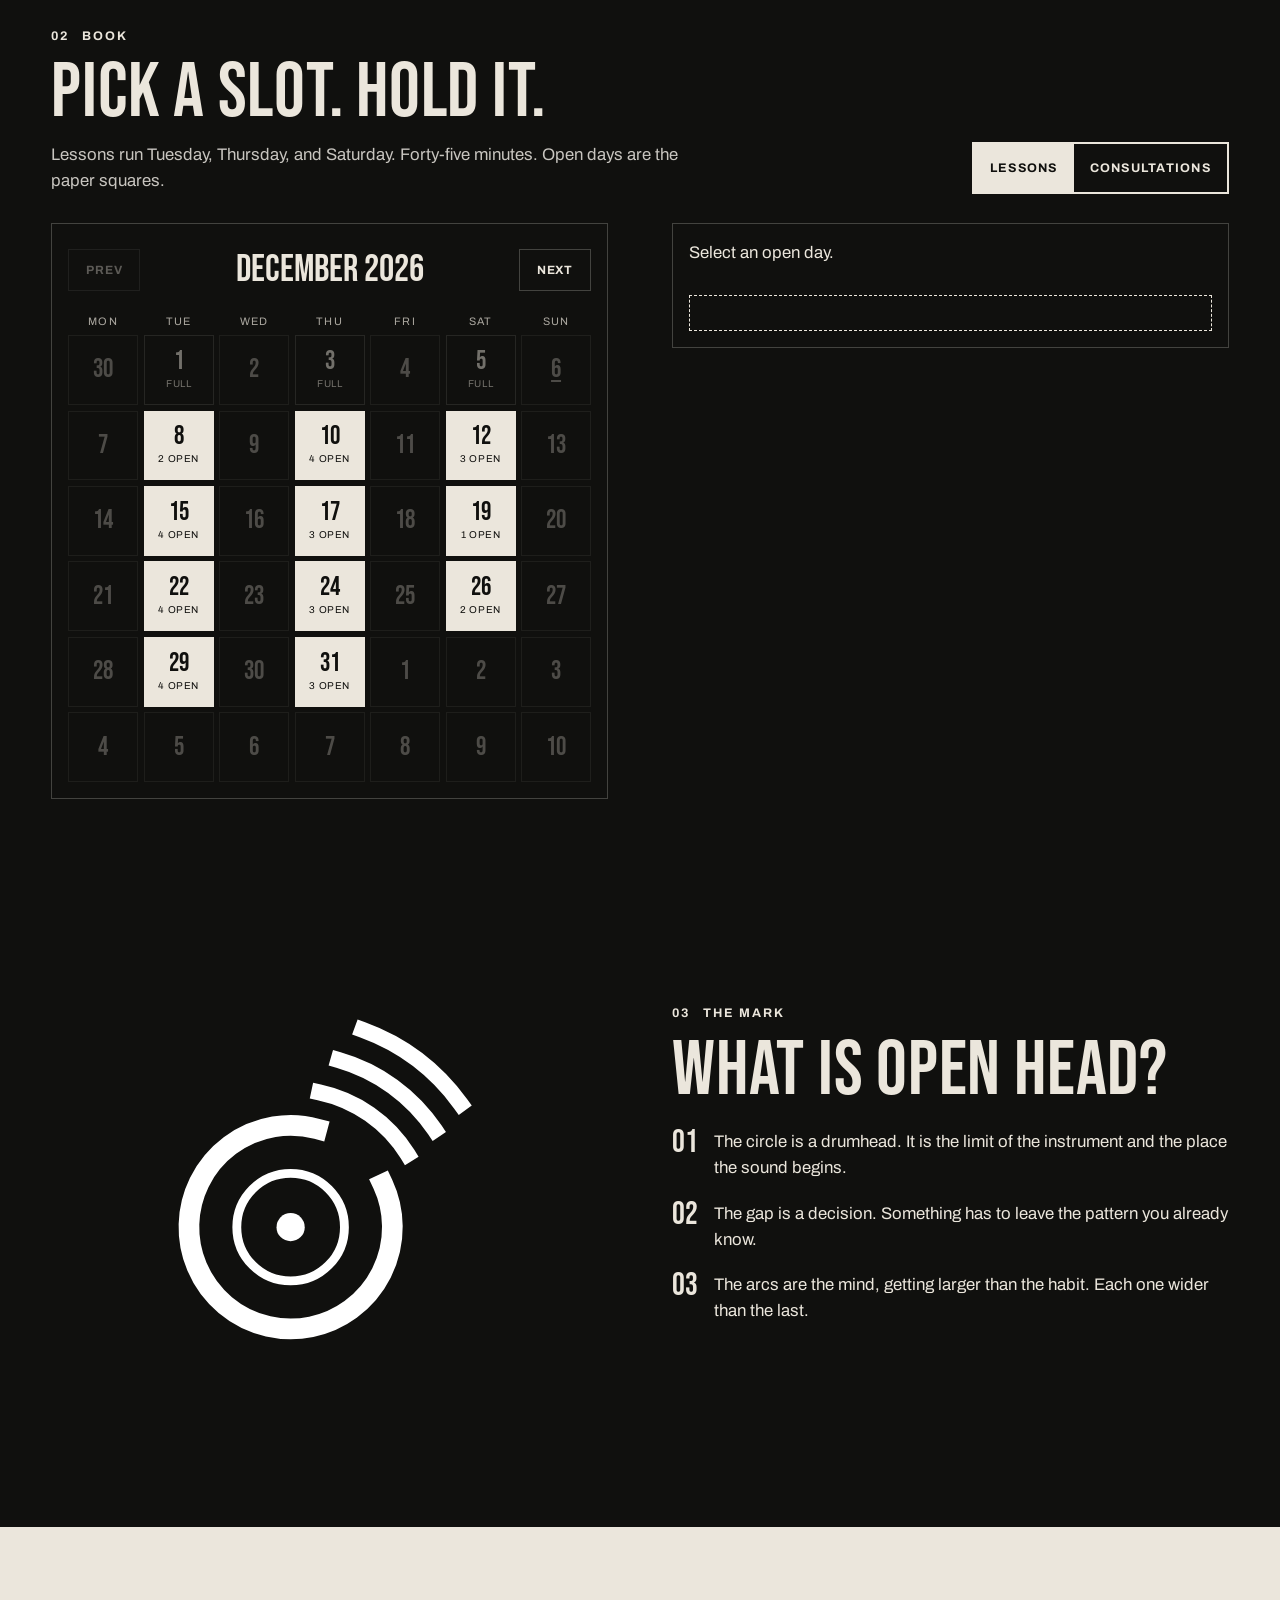
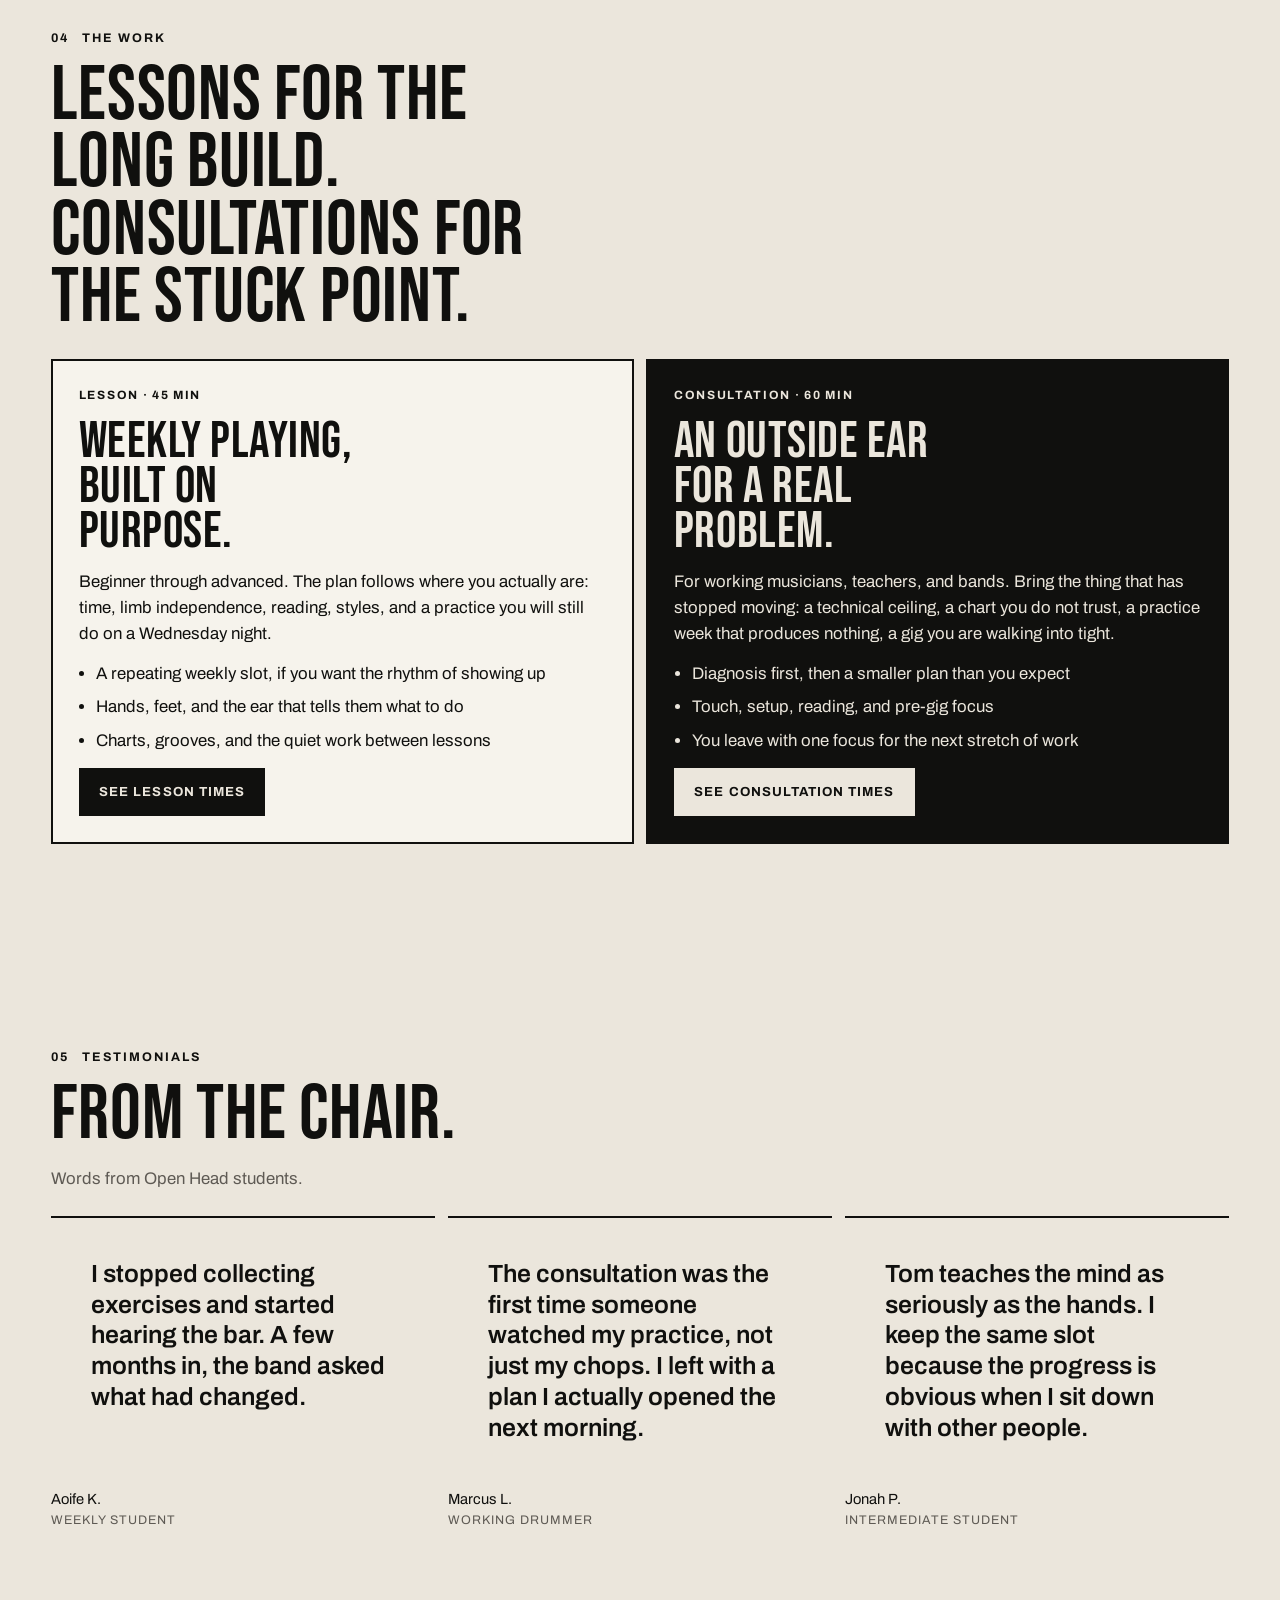
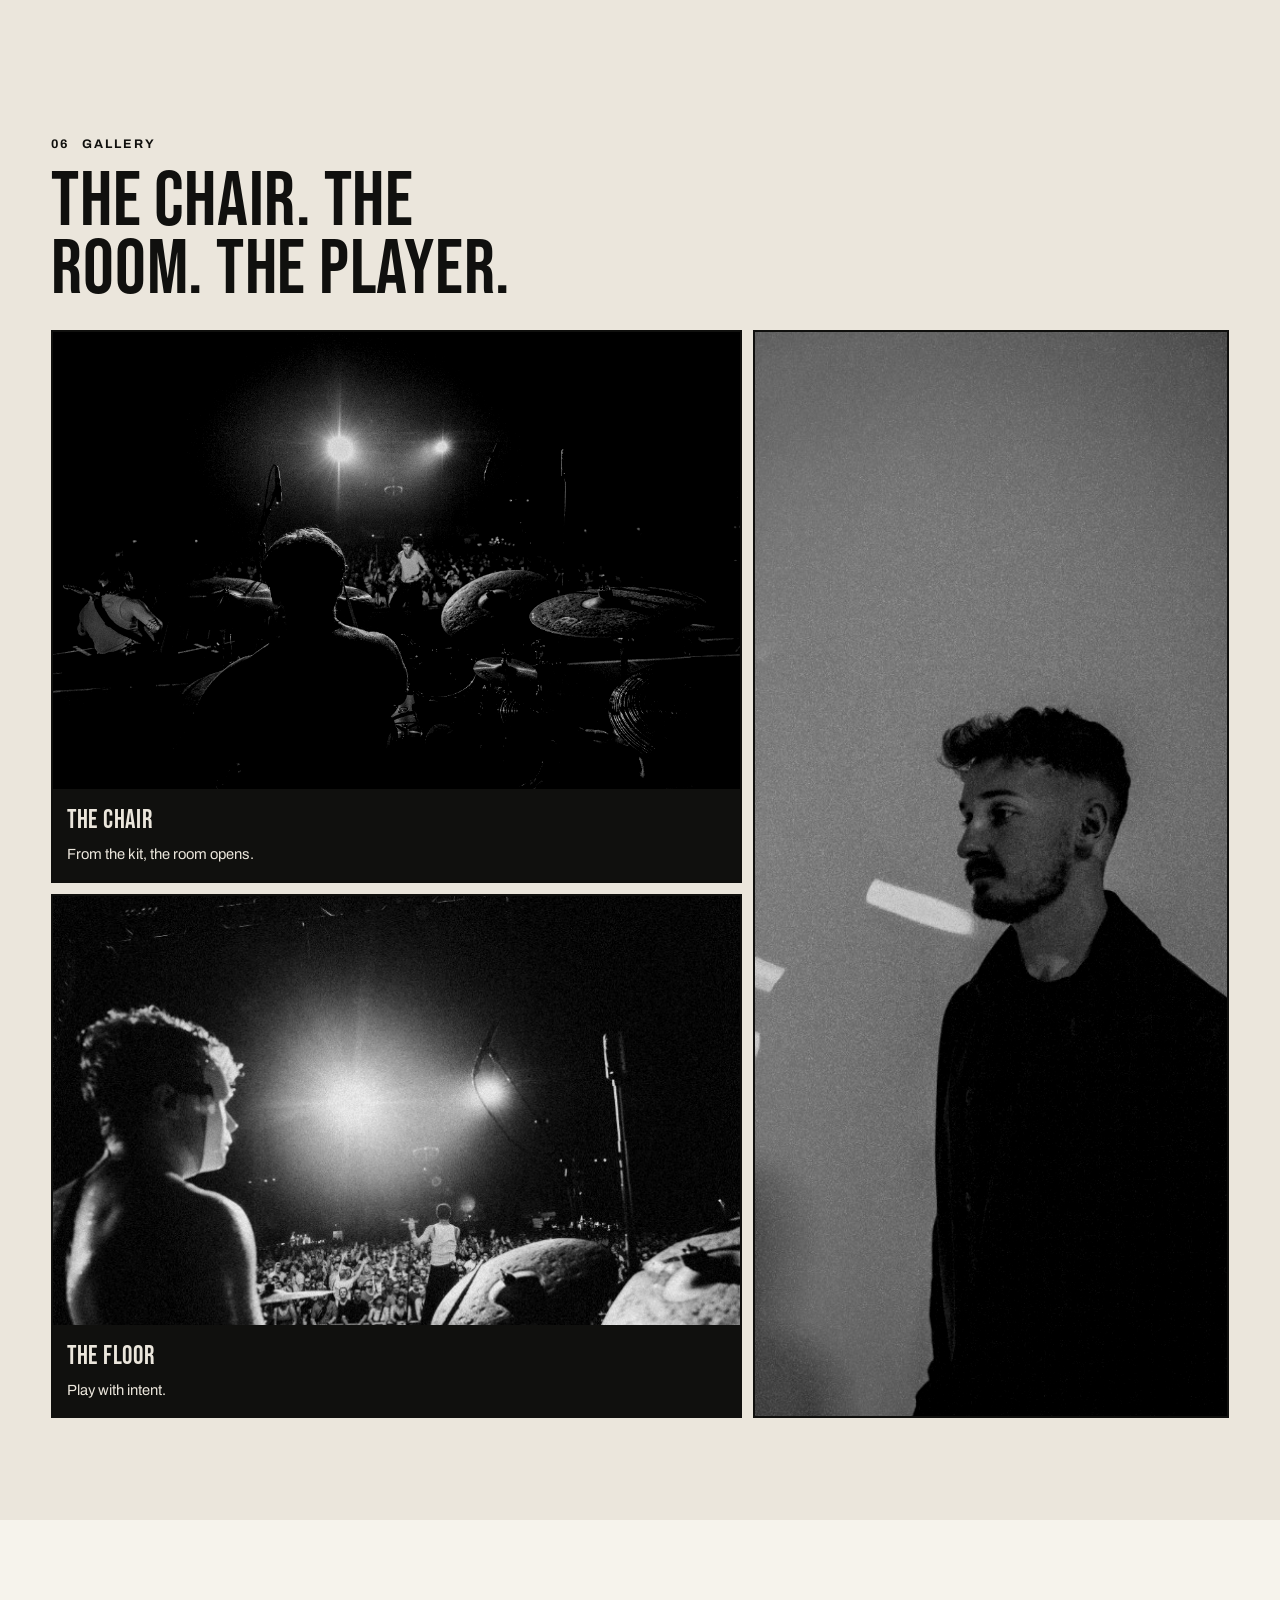
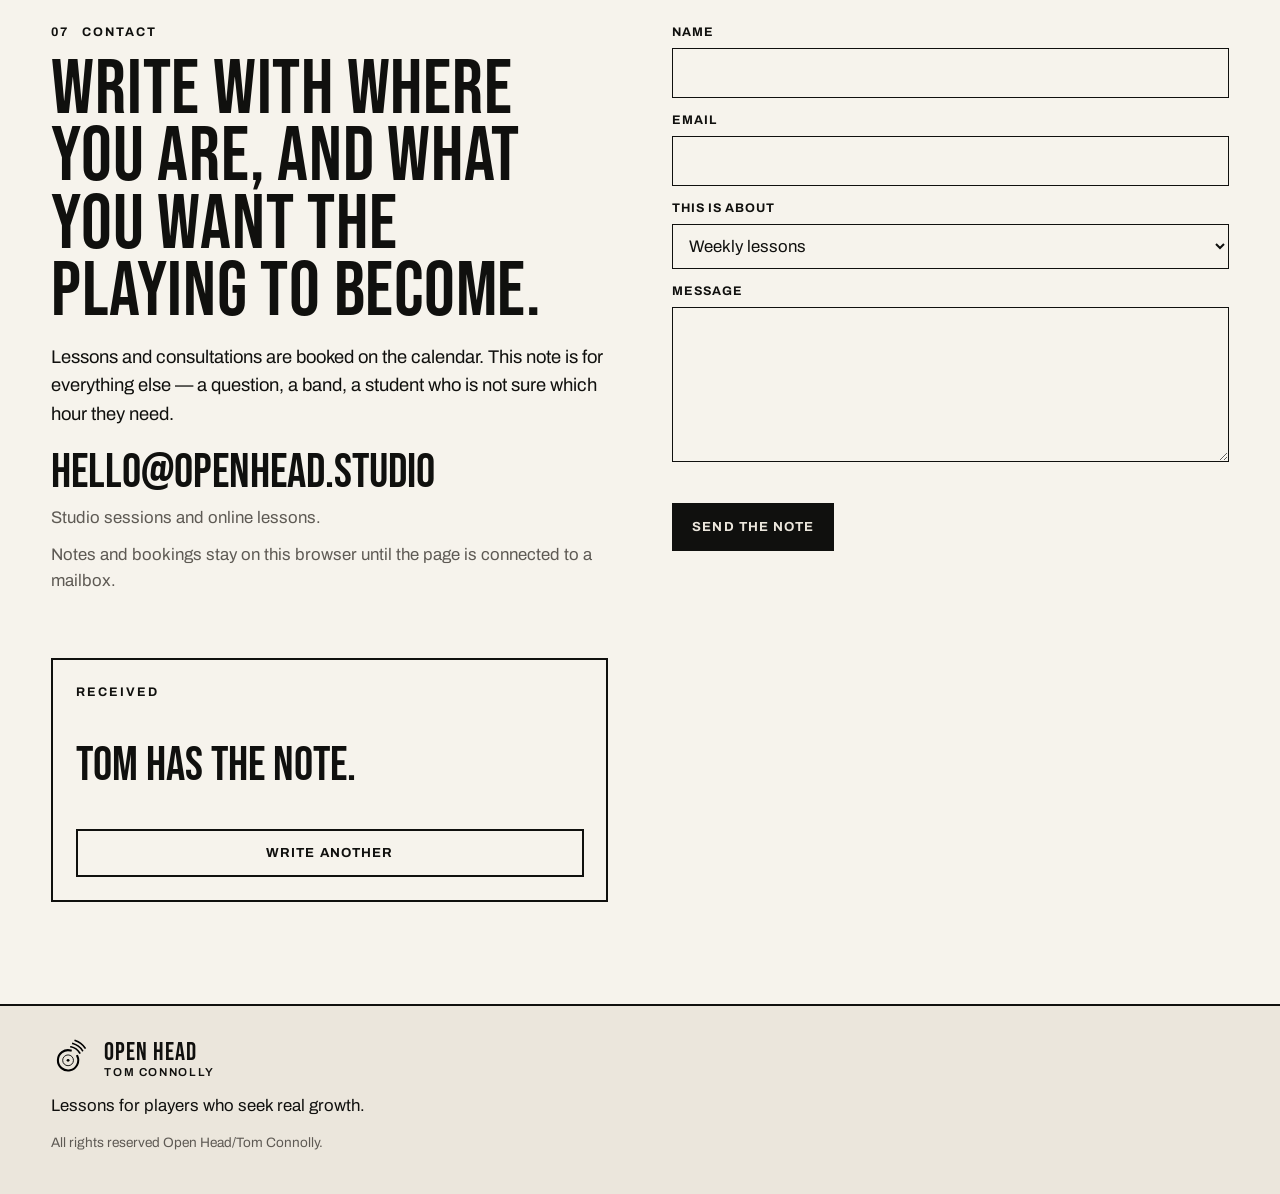
==== commit b88f74f9: "Update About, Open Head, and consultation copy. Co-authored-by: Cursor <cursoragent@cursor.com>" ====
--- a/index.html
+++ b/index.html
@@ -93,7 +93,7 @@
           <h2>The playing gets bigger when the thinking does.</h2>
         </div>
         <div class="prose">
-          <p>Tom is more than a drum teacher. The hour still works the hands — how you hear a bar, how they agree, how you practice when nobody is clapping. What it really builds is you: patience, attention, and the nerve to sit down, listen, and mean it.</p>
+          <p>The hour works the hands and the mind: how you perceive time, how your limbs work in harmony, how you practice when nobody is clapping, and how you grow beyond your instrument.</p>
           <ul class="pillars">
             <li><strong>Time</strong><span>Feel the bar before you colour it.</span></li>
             <li><strong>Touch</strong><span>The sound is a decision, not a habit.</span></li>
@@ -182,7 +182,7 @@
         <img src="assets/logo.svg" alt="Open Head mark: an open drumhead with three expanding arcs">
         <div>
           <p class="kicker"><span>03</span> The mark</p>
-          <h2>A brand you can put on a bass-drum head.</h2>
+          <h2>What is Open Head?</h2>
           <ol class="rules">
             <li><span>01</span><p>The circle is a drumhead. It is the limit of the instrument and the place the sound begins.</p></li>
             <li><span>02</span><p>The gap is a decision. Something has to leave the pattern you already know.</p></li>
@@ -211,7 +211,7 @@
           <article class="offer offer-ink" id="consult">
             <p class="offer-index">Consultation · 60 min</p>
             <h3>An outside ear for a real problem.</h3>
-            <p>For working drummers, teachers, and bands. Bring the thing that has stopped moving: a technical ceiling, a chart you do not trust, a practice week that produces nothing, a gig you are walking into tight.</p>
+            <p>For working musicians, teachers, and bands. Bring the thing that has stopped moving: a technical ceiling, a chart you do not trust, a practice week that produces nothing, a gig you are walking into tight.</p>
             <ul>
               <li>Diagnosis first, then a smaller plan than you expect</li>
               <li>Touch, setup, reading, and pre-gig focus</li>
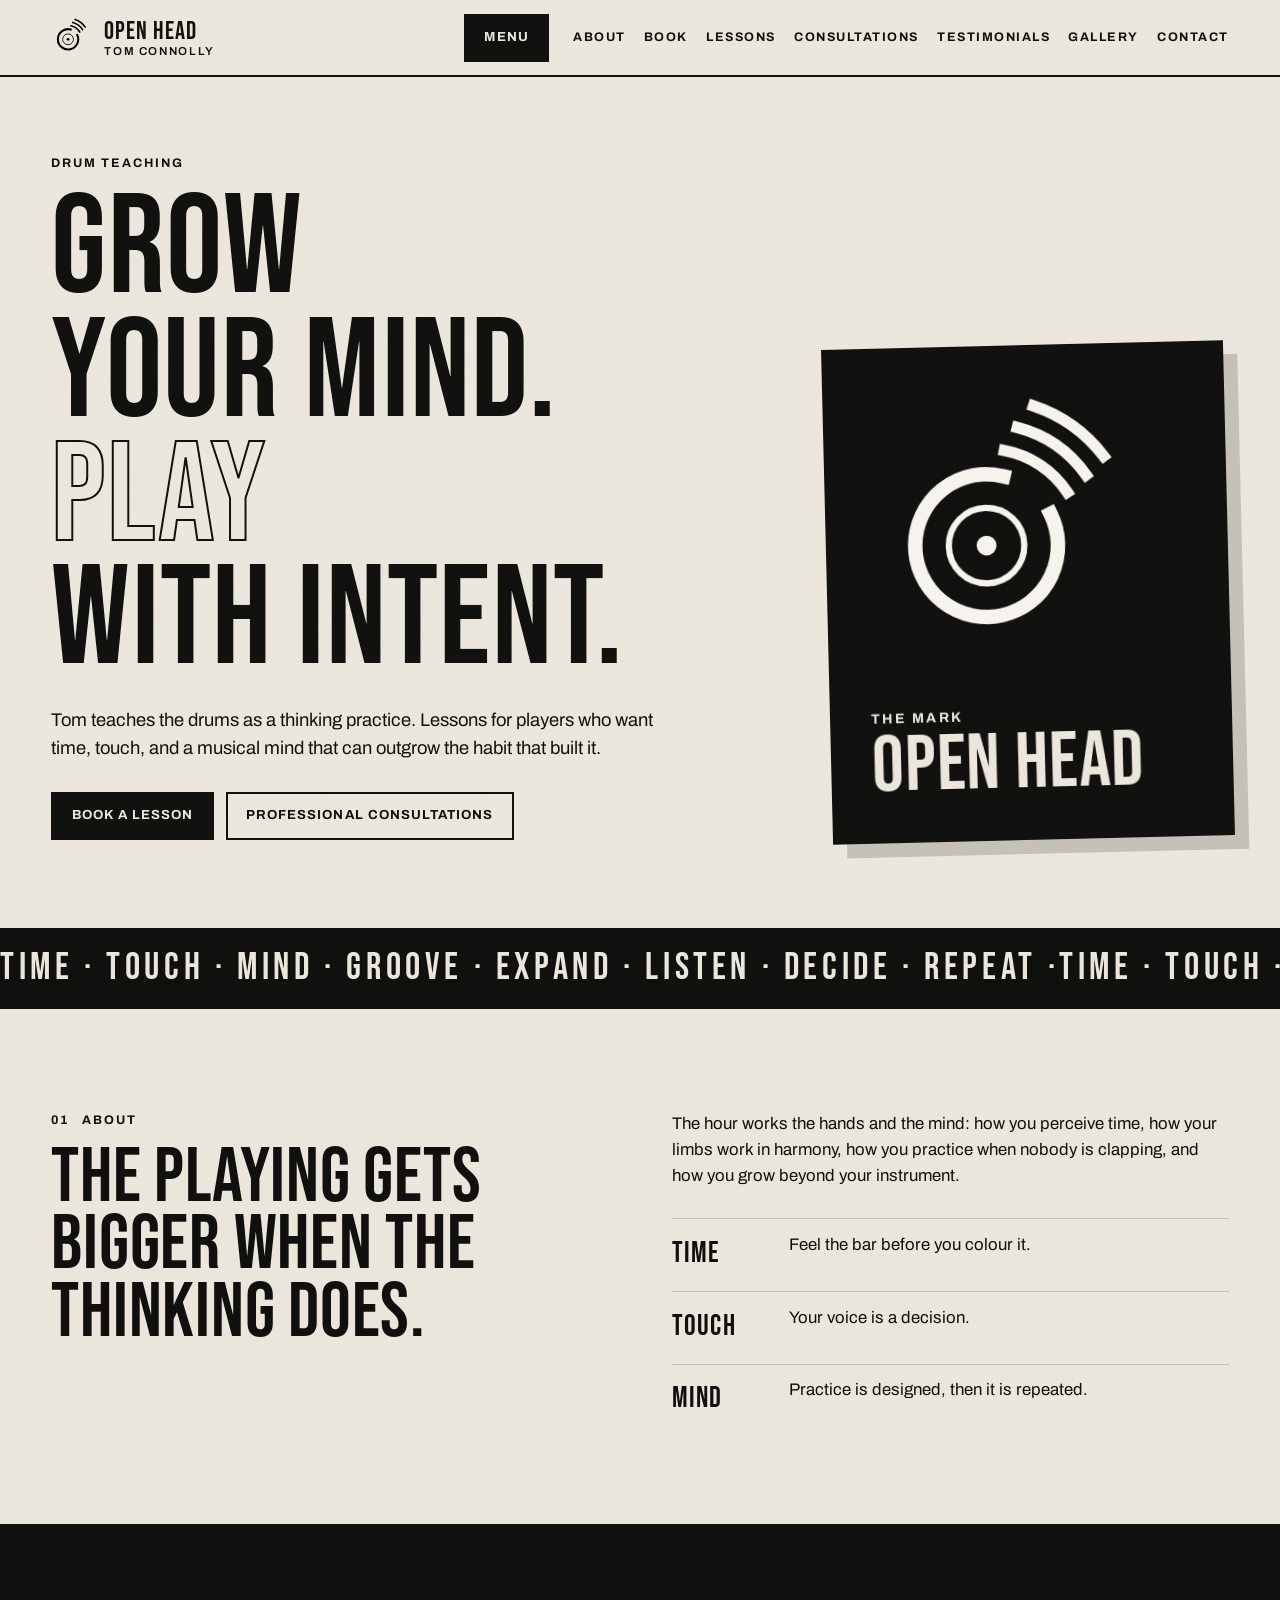
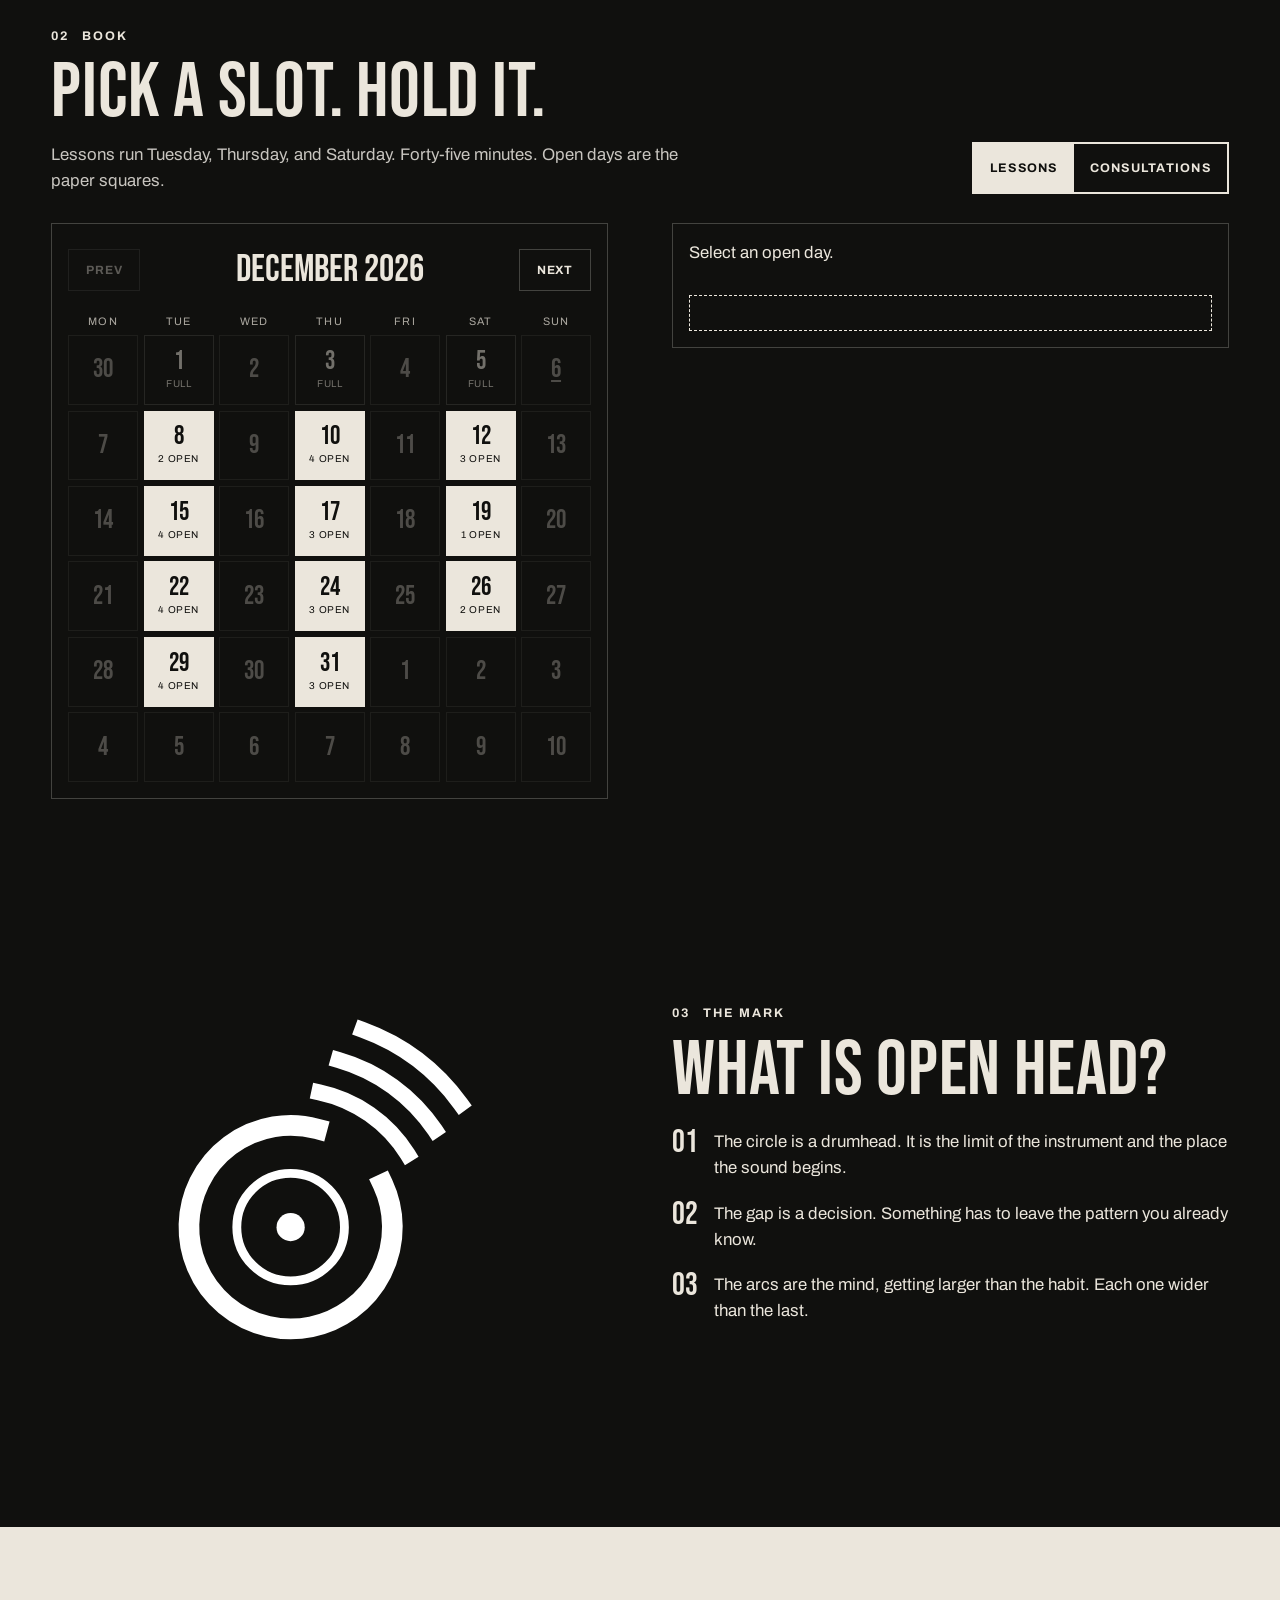
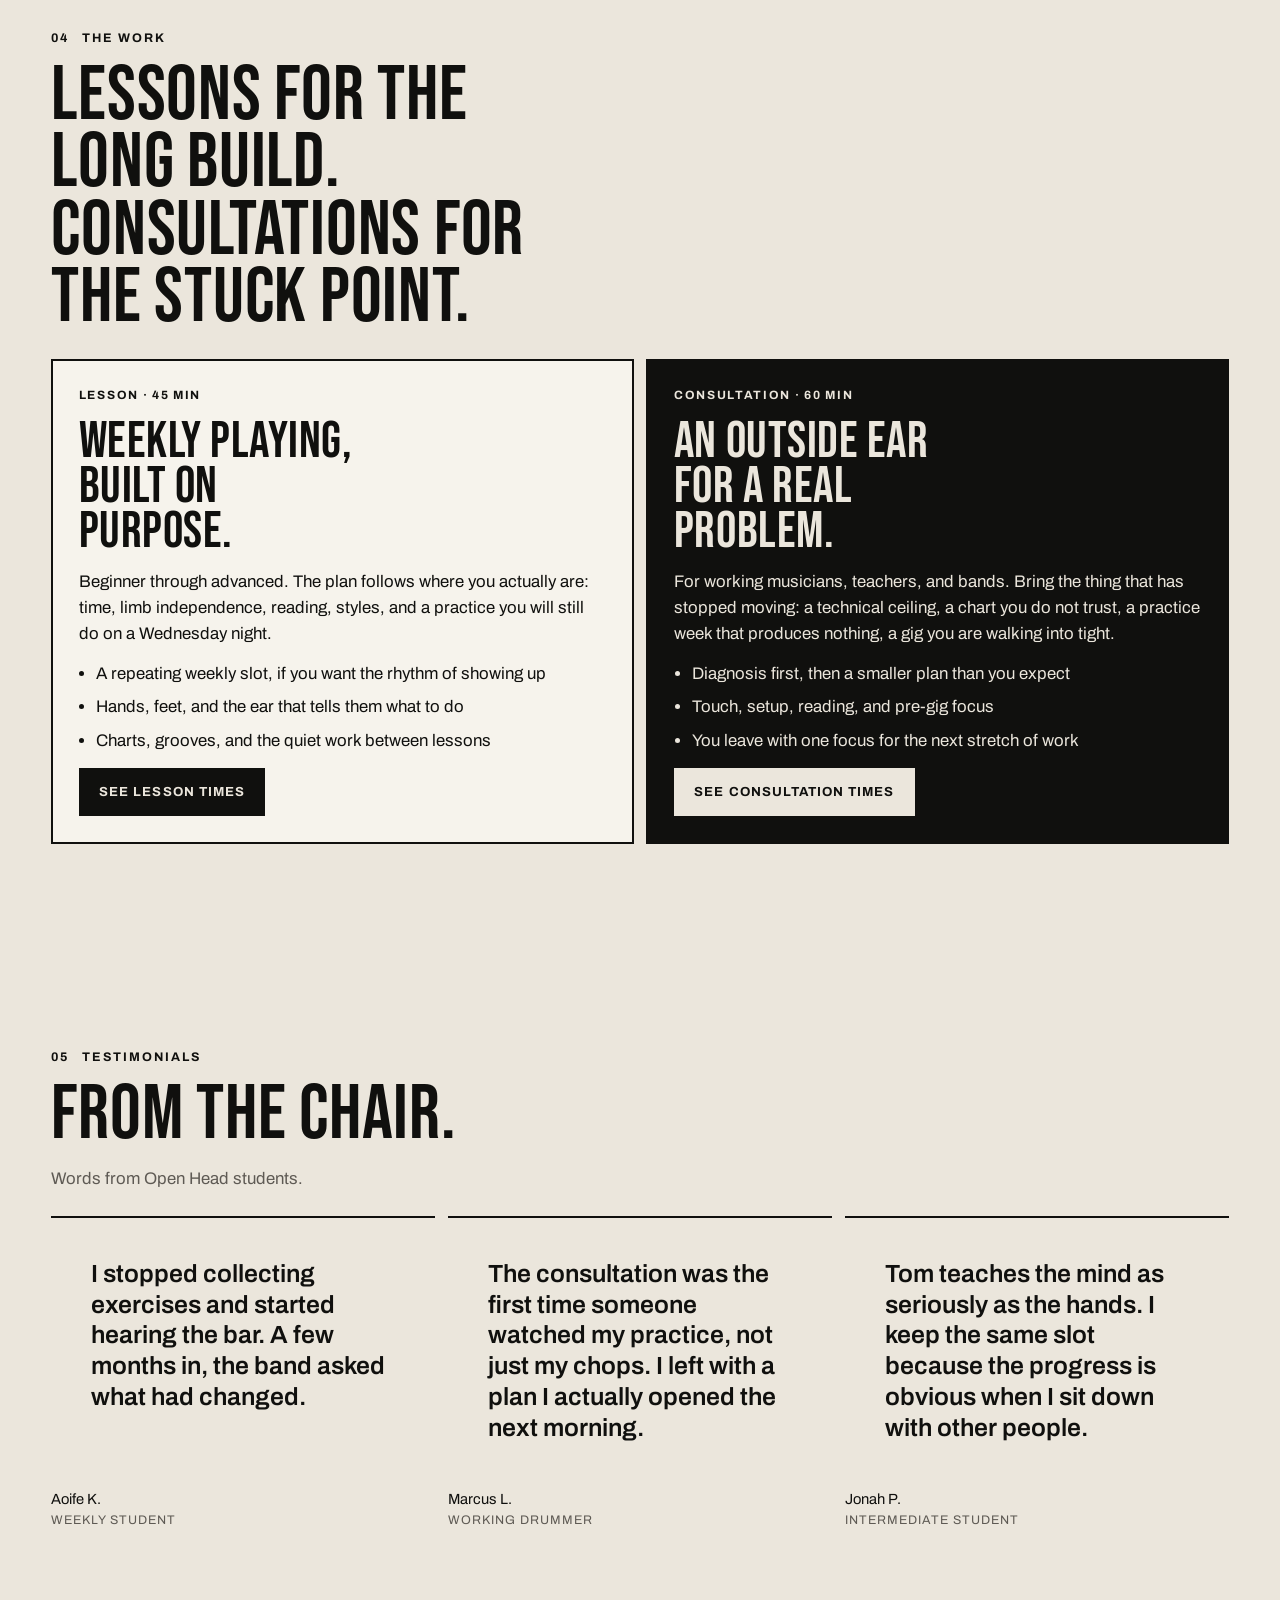
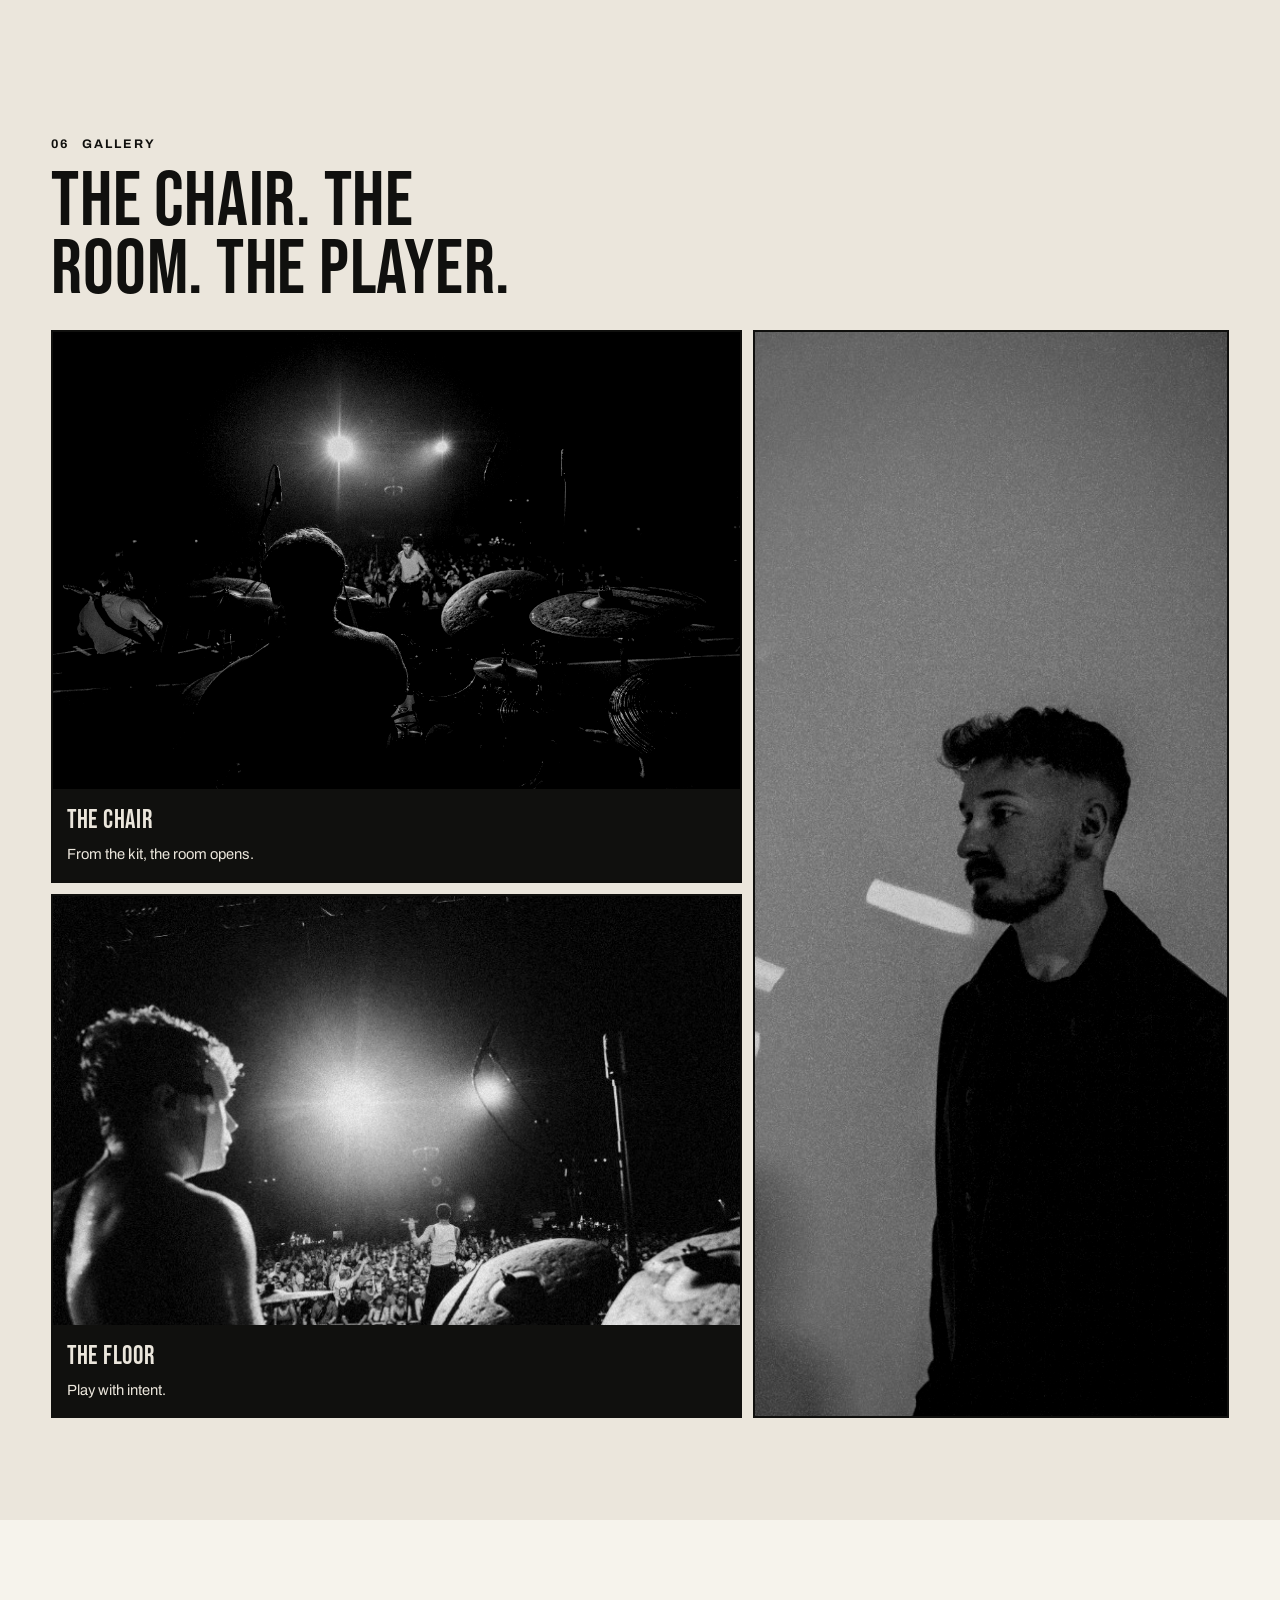
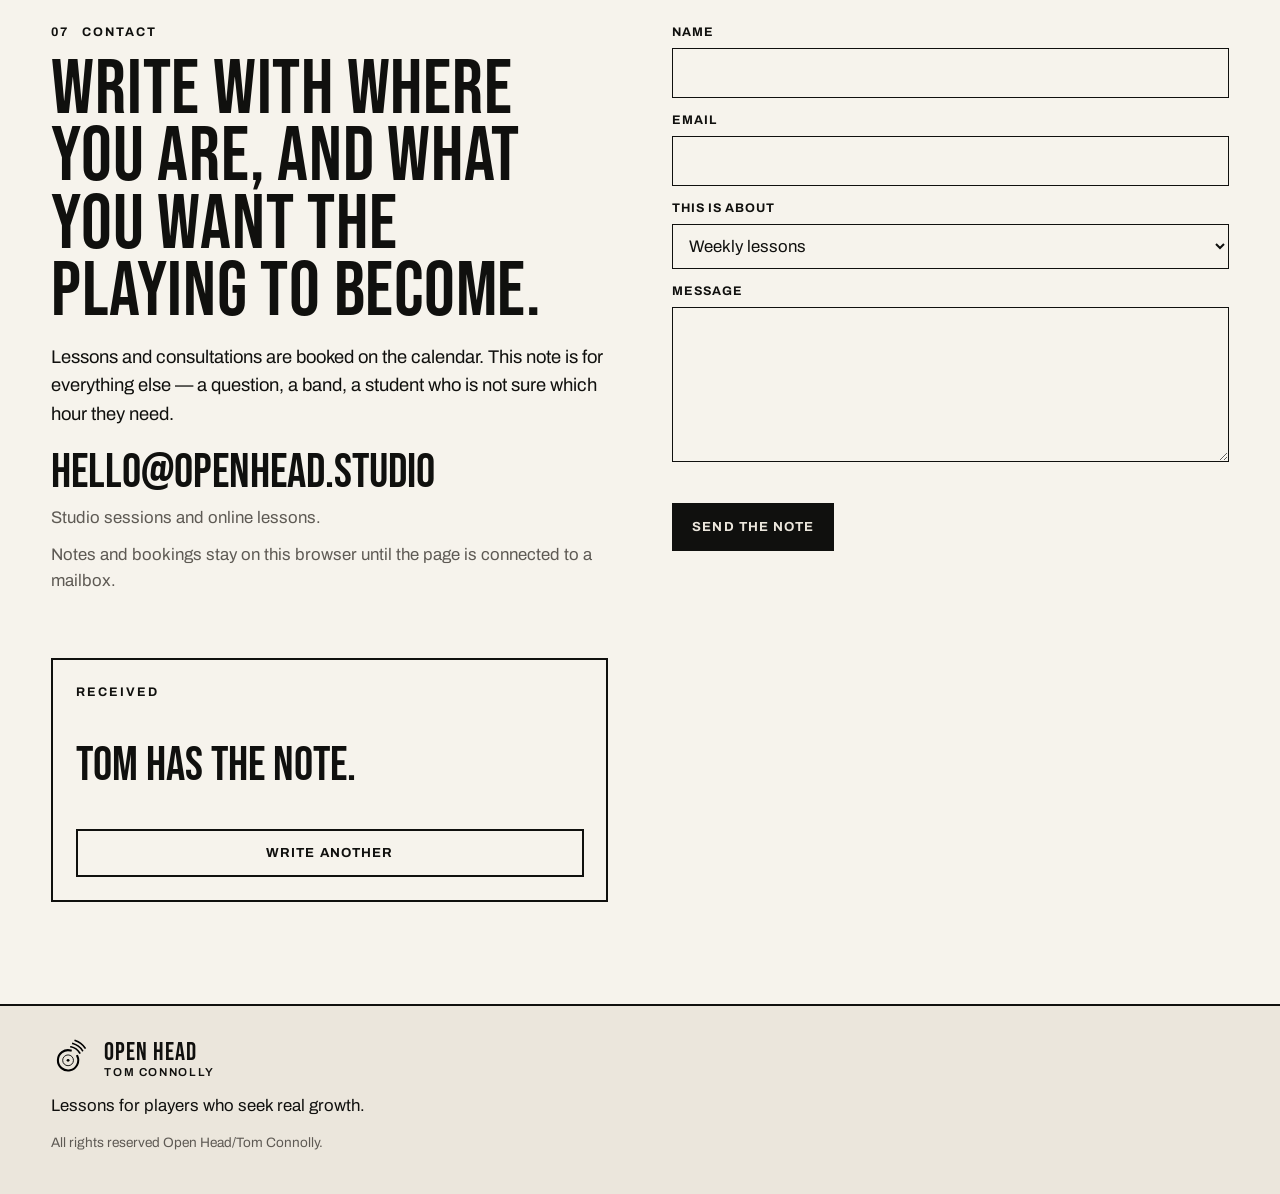
==== commit 97d1a2c9: "Update the Touch line in About. Co-authored-by: Cursor <cursoragent@cursor.com>" ====
--- a/index.html
+++ b/index.html
@@ -96,7 +96,7 @@
           <p>The hour works the hands and the mind: how you perceive time, how your limbs work in harmony, how you practice when nobody is clapping, and how you grow beyond your instrument.</p>
           <ul class="pillars">
             <li><strong>Time</strong><span>Feel the bar before you colour it.</span></li>
-            <li><strong>Touch</strong><span>The sound is a decision, not a habit.</span></li>
+            <li><strong>Touch</strong><span>Your voice is a decision.</span></li>
             <li><strong>Mind</strong><span>Practice is designed, then it is repeated.</span></li>
           </ul>
         </div>
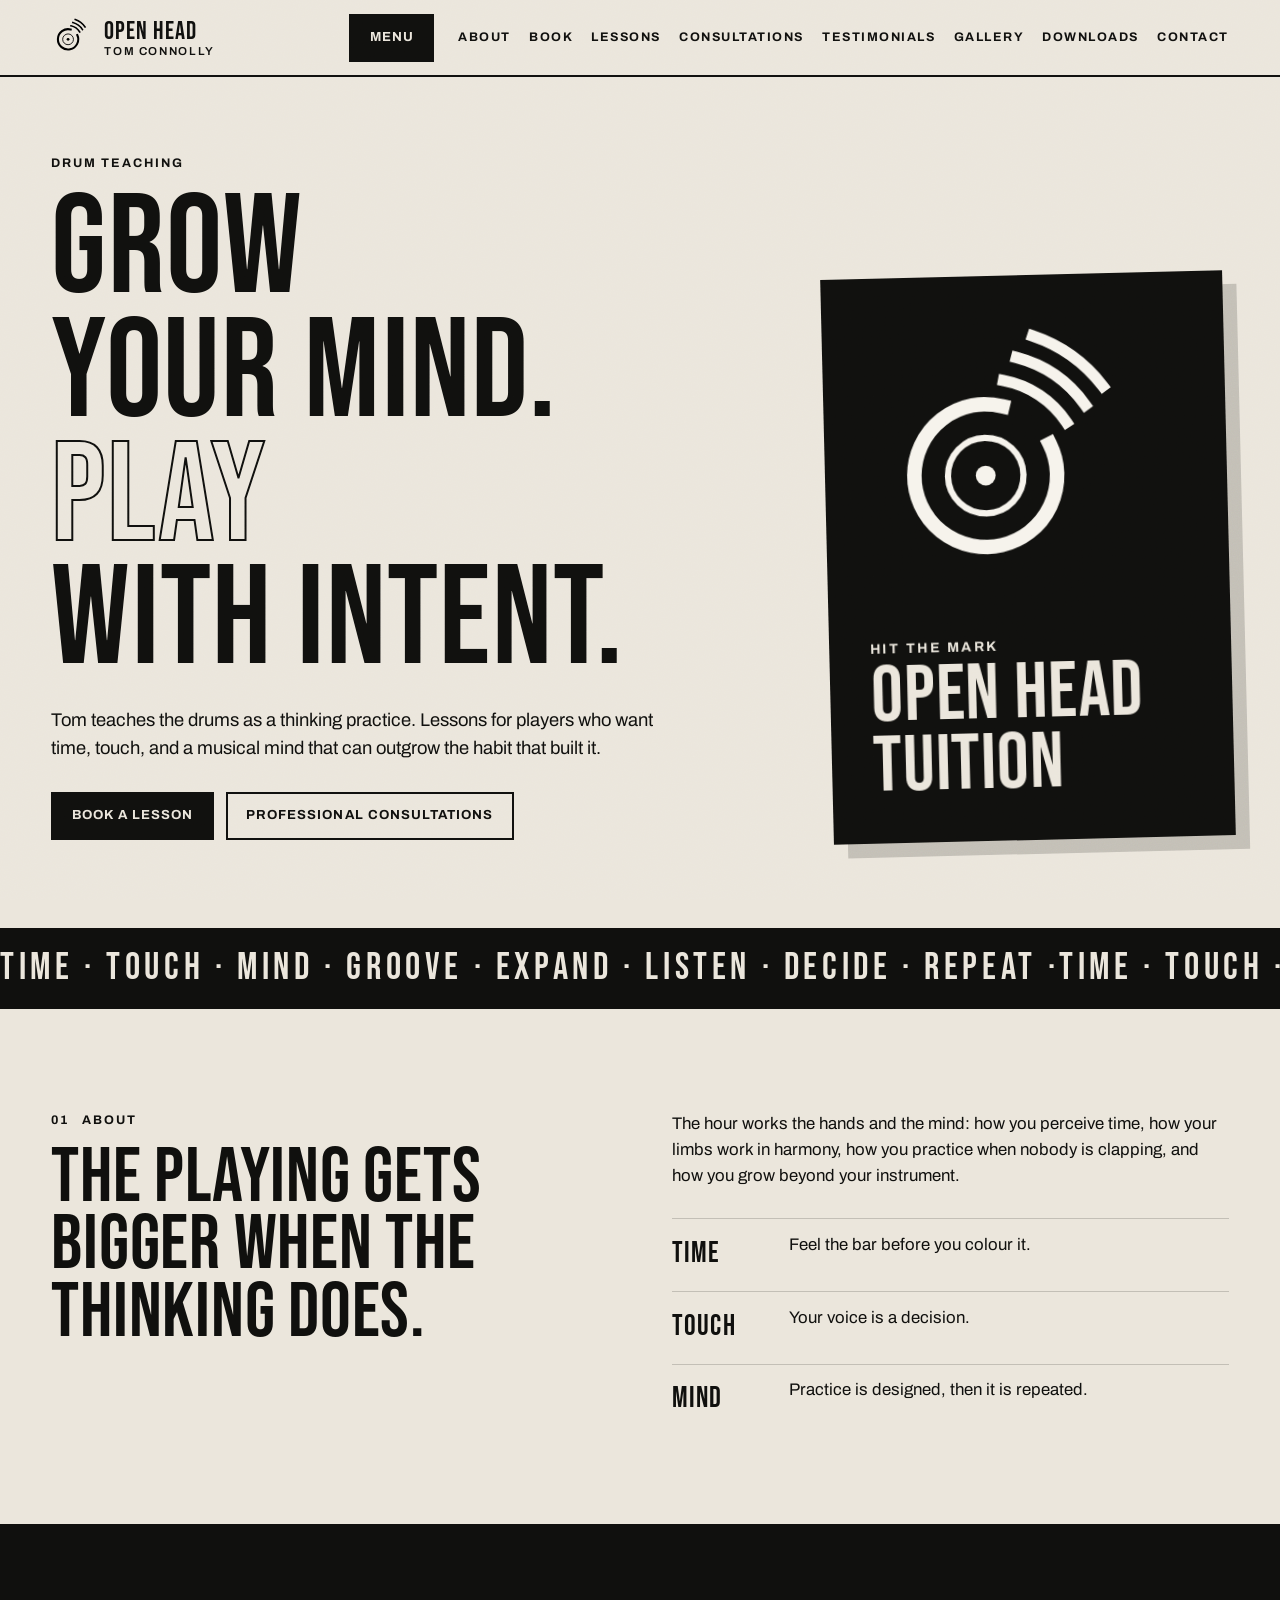
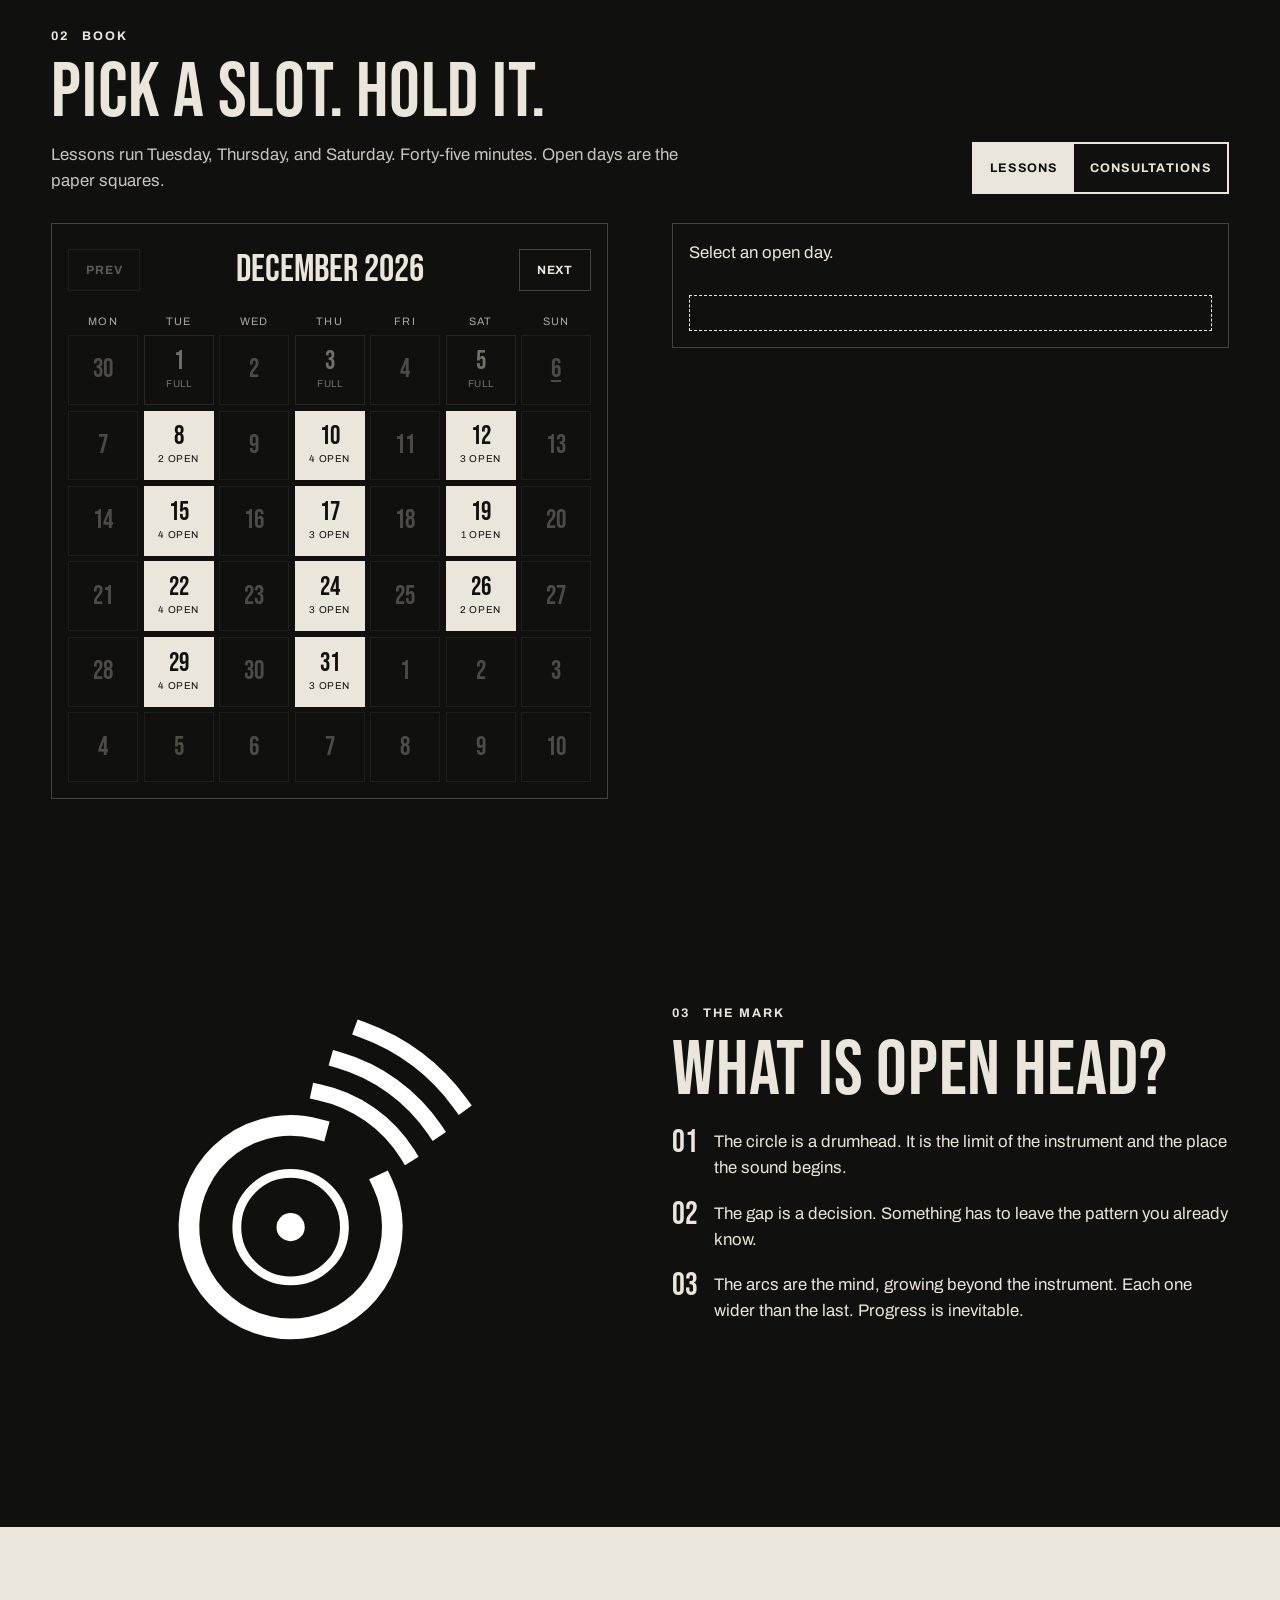
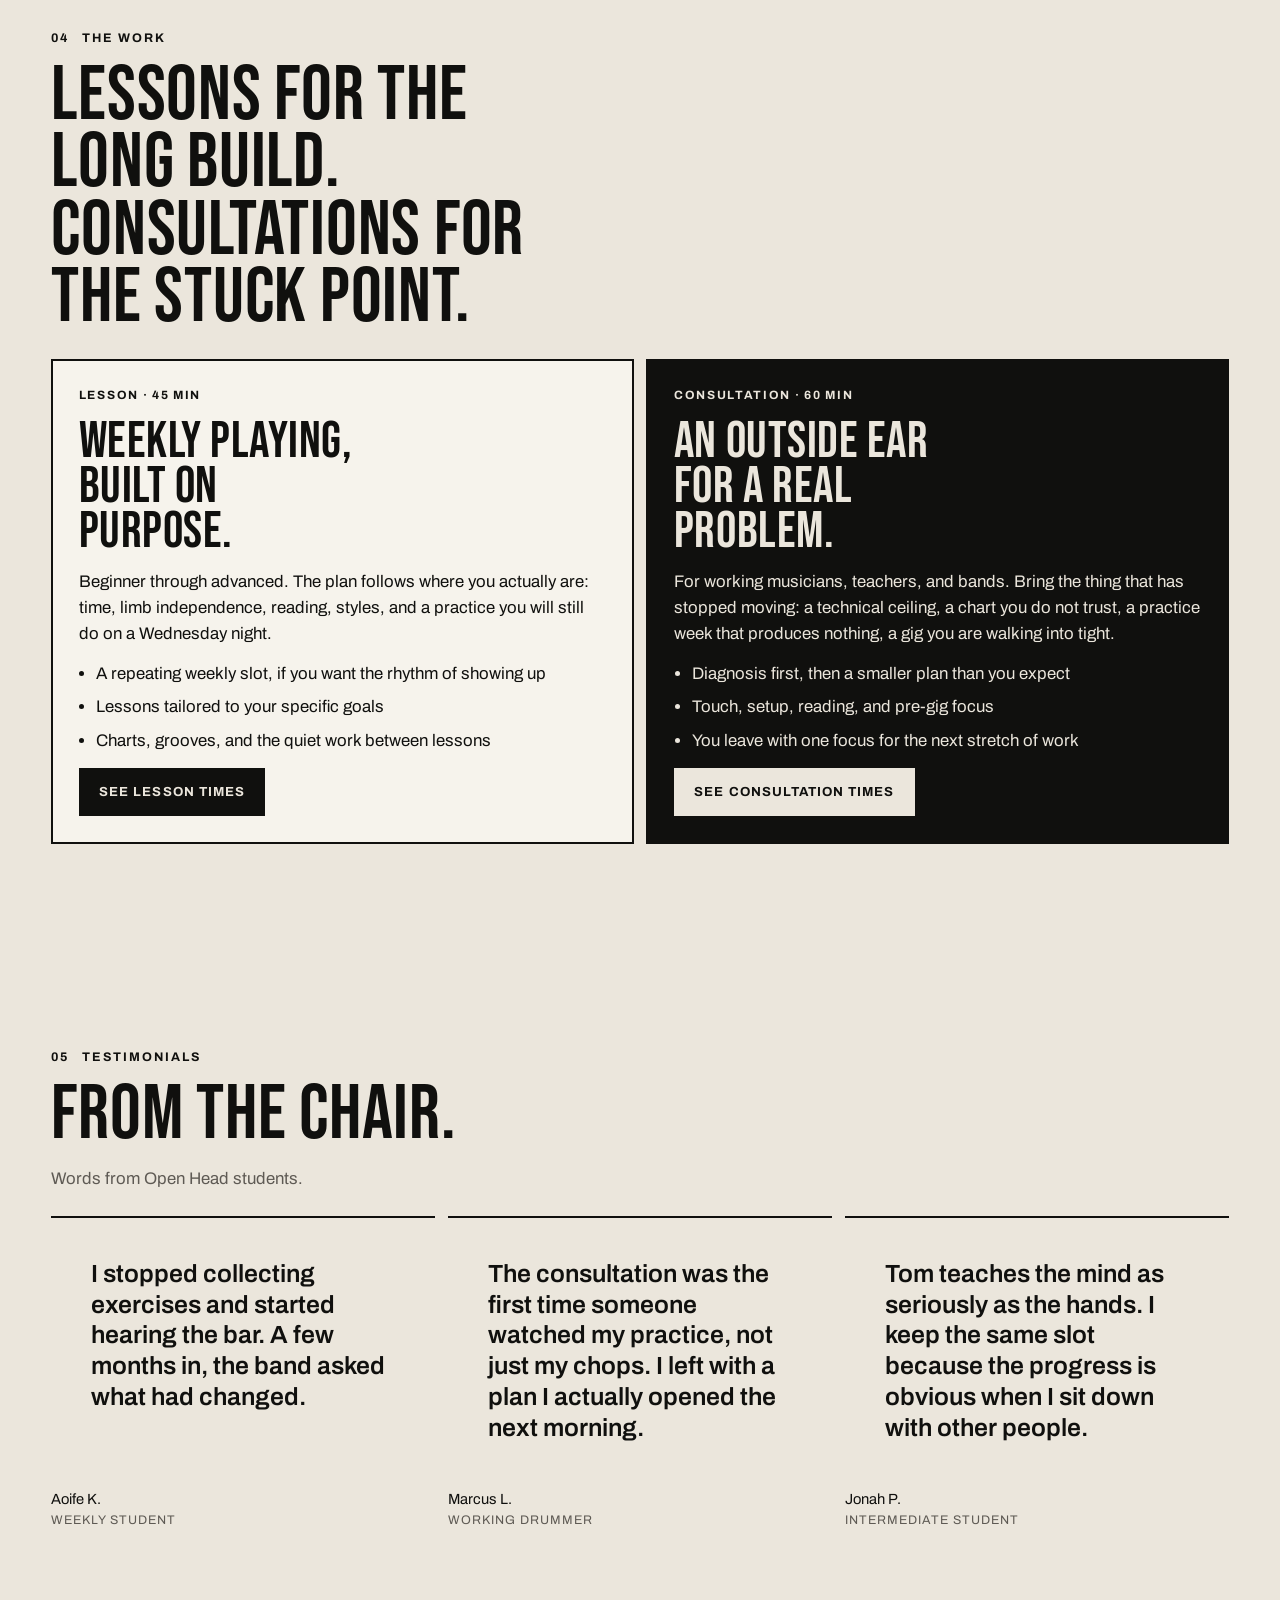
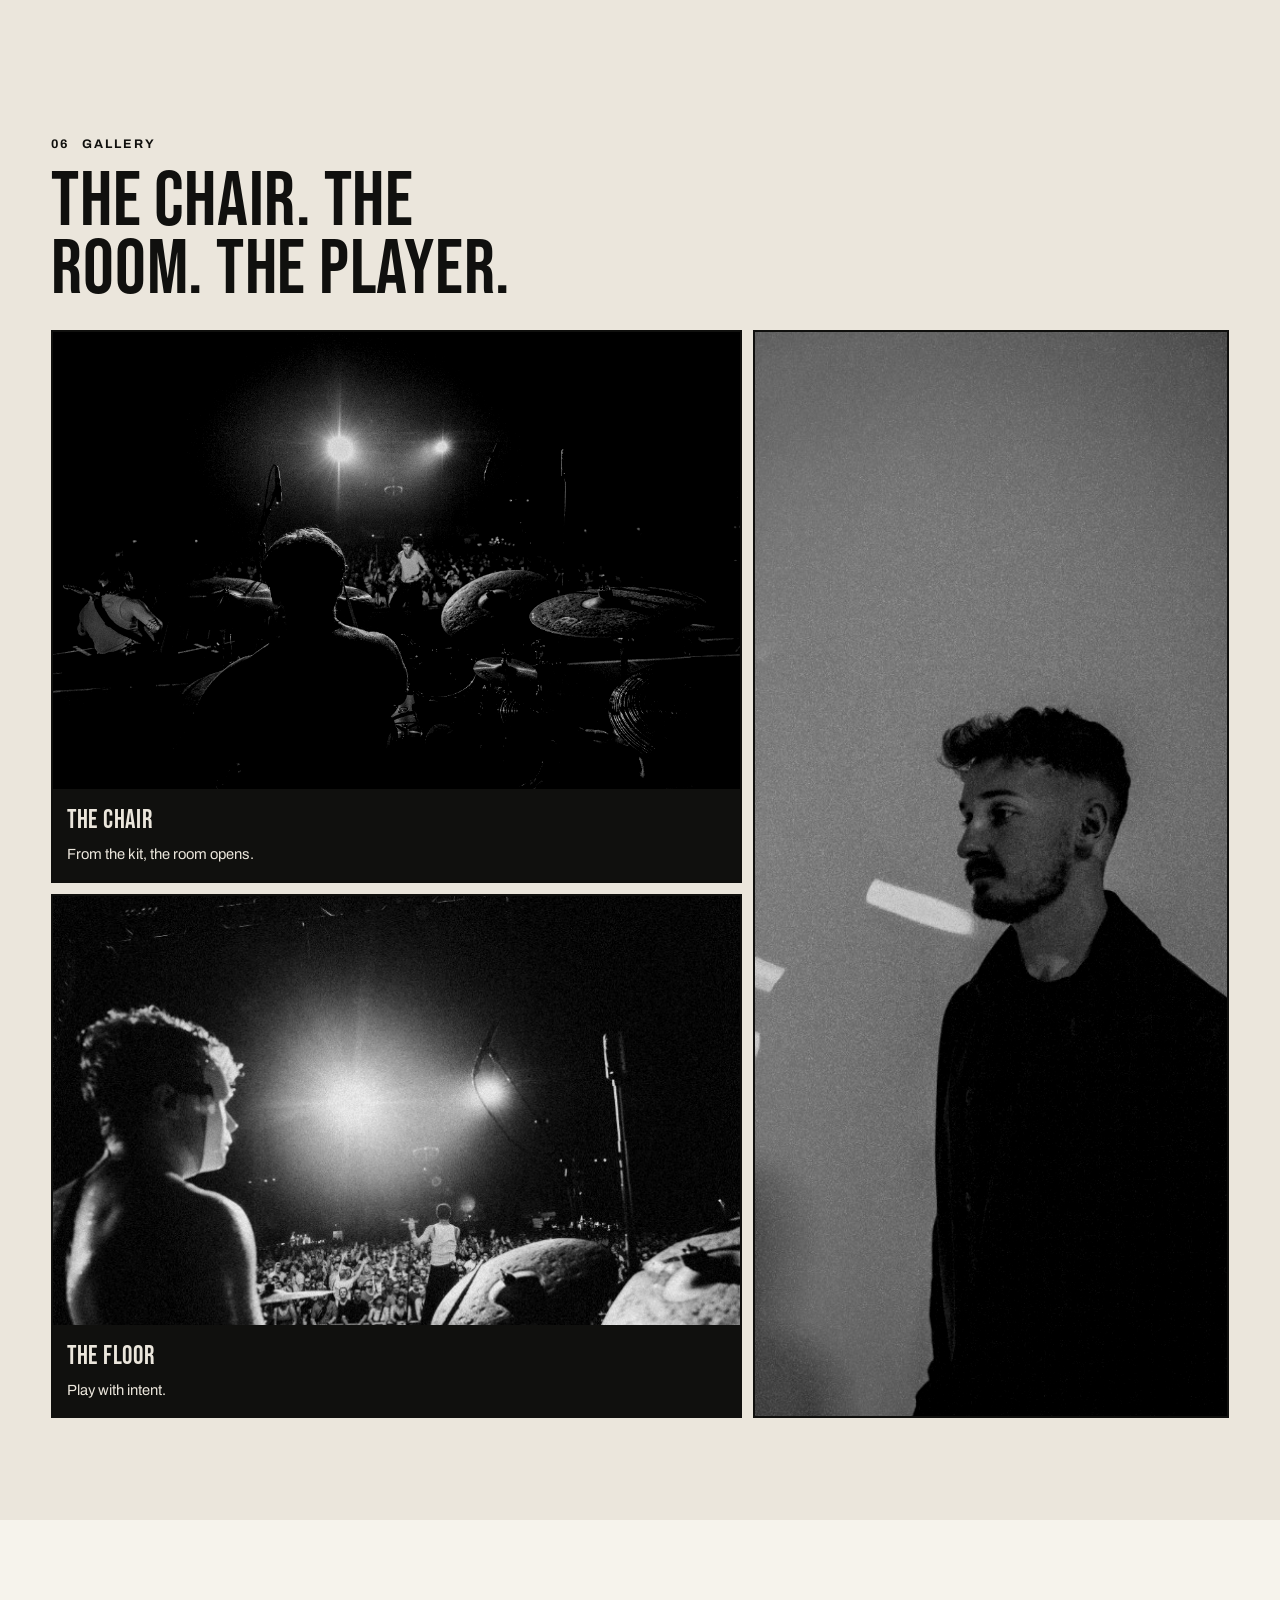
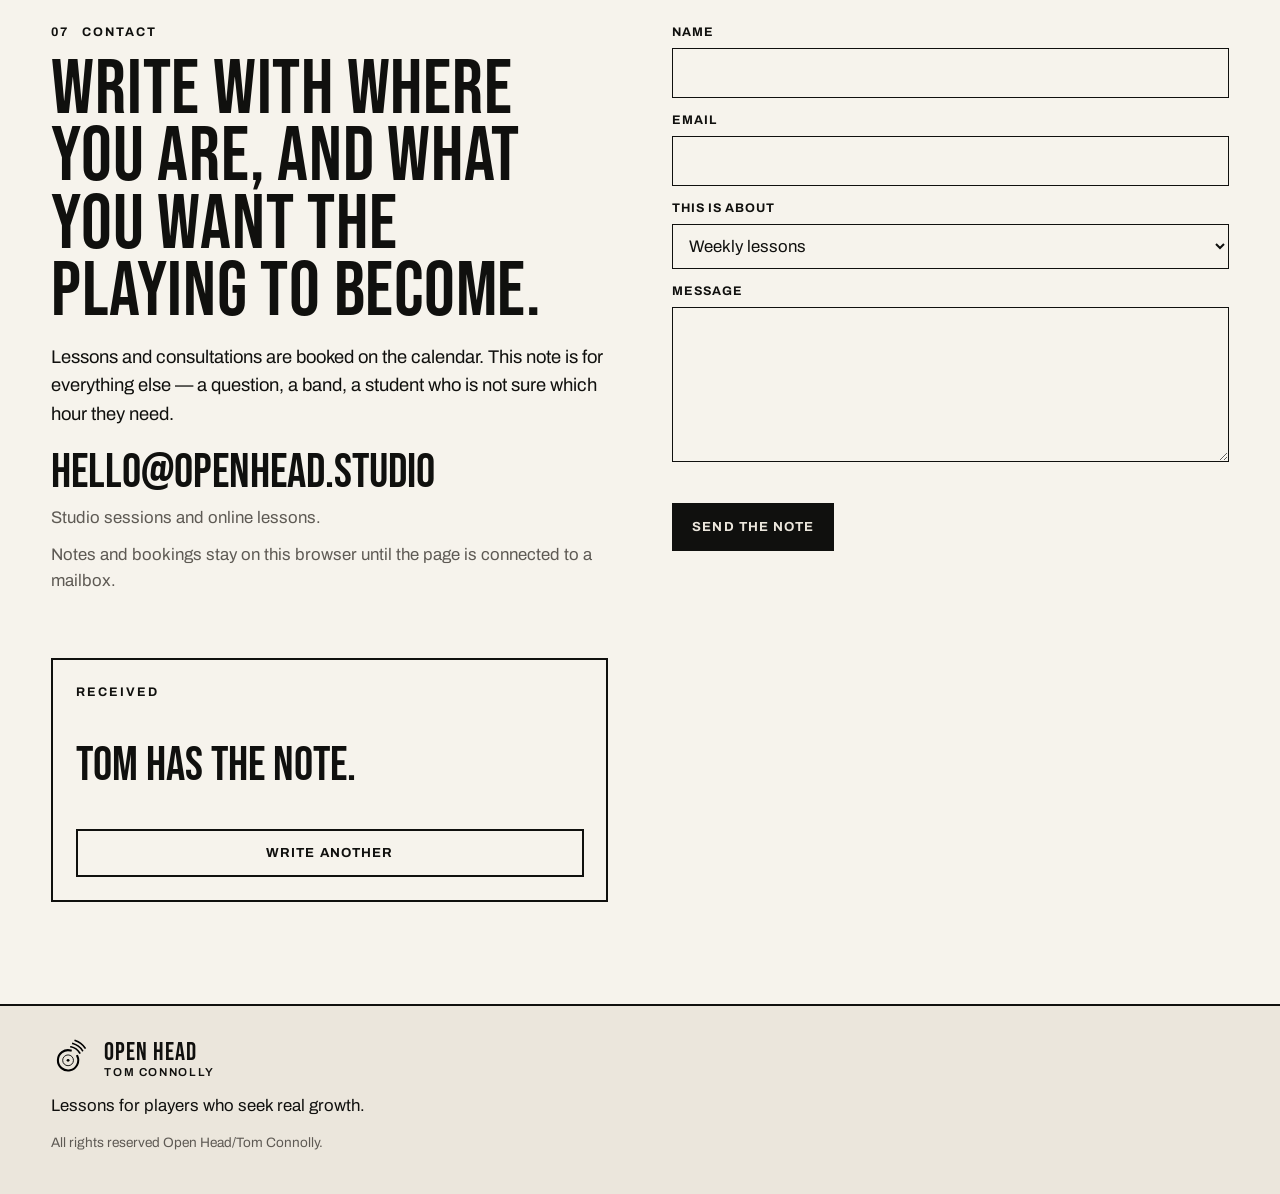
==== commit 8f8f9196: "Move downloads onto its own page and save the latest site copy. Co-authored-by: Cursor <cursoragent@" ====
--- a/index.html
+++ b/index.html
@@ -43,6 +43,7 @@
       <a href="#consult">Consultations</a>
       <a href="#testimonials">Testimonials</a>
       <a href="#gallery">Gallery</a>
+      <a href="downloads.html">Downloads</a>
       <a href="#contact">Contact</a>
     </nav>
   </header>
@@ -74,8 +75,8 @@
             <path class="arc arc-3" d="M36.94 3.93 A32 32 0 0 1 51.89 15.19" stroke="currentColor" stroke-width="2.45" stroke-linecap="square"/>
           </g>
         </svg>
-        <p class="poster-kicker">The mark</p>
-        <p class="poster-name">Open Head</p>
+        <p class="poster-kicker">Hit the mark</p>
+        <p class="poster-name">Open Head Tuition</p>
       </aside>
     </section>
 
@@ -186,7 +187,7 @@
           <ol class="rules">
             <li><span>01</span><p>The circle is a drumhead. It is the limit of the instrument and the place the sound begins.</p></li>
             <li><span>02</span><p>The gap is a decision. Something has to leave the pattern you already know.</p></li>
-            <li><span>03</span><p>The arcs are the mind, getting larger than the habit. Each one wider than the last.</p></li>
+            <li><span>03</span><p>The arcs are the mind, growing beyond the instrument. Each one wider than the last. Progress is inevitable.</p></li>
           </ol>
         </div>
       </div>
@@ -203,7 +204,7 @@
             <p>Beginner through advanced. The plan follows where you actually are: time, limb independence, reading, styles, and a practice you will still do on a Wednesday night.</p>
             <ul>
               <li>A repeating weekly slot, if you want the rhythm of showing up</li>
-              <li>Hands, feet, and the ear that tells them what to do</li>
+              <li>Lessons tailored to your specific goals</li>
               <li>Charts, grooves, and the quiet work between lessons</li>
             </ul>
             <a class="btn" href="#book" data-offer="lesson">See lesson times</a>
@@ -290,6 +291,7 @@
             <select id="contact-about" name="about">
               <option>Weekly lessons</option>
               <option>A professional consultation</option>
+              <option>A download</option>
               <option>Something else</option>
             </select>
           </div>
--- a/css/styles.css
+++ b/css/styles.css
@@ -411,6 +411,19 @@
 .shot:hover img, .shot:focus-visible img { filter: grayscale(1) contrast(1.05) brightness(1); transform: scale(1.03); }
 .shot-meta { display: grid; gap: 0.15rem; padding: 0.75rem 0.85rem 0.9rem; font-size: 0.92rem; }
 .shot-meta strong { font-family: var(--display); font-size: 1.6rem; font-weight: 400; letter-spacing: 0.03em; }
+
+.downloads-lede { max-width: 42rem; margin: -0.6rem 0 1.8rem; color: rgba(246, 243, 236, 0.8); }
+.shop-grid { display: grid; grid-template-columns: 1fr 1fr; gap: 0.8rem; }
+.shop-card {
+  border: 1px solid var(--line-light);
+  padding: clamp(1.2rem, 2vw, 1.8rem);
+  display: flex;
+  flex-direction: column;
+  gap: 0.85rem;
+}
+.shop-card h3 { font-family: var(--display); font-size: clamp(2.4rem, 4vw, 3.4rem); font-weight: 400; line-height: 0.9; max-width: 12ch; }
+.shop-card .paypal-buy { margin-top: auto; }
+.shop-card .paypal-buy .btn { width: 100%; }
 
 .contact { background: var(--paper-2); }
 .contact-grid .lede.tight { margin-top: 1rem; max-width: 36rem; }
@@ -453,7 +466,7 @@
 #lightbox { position: relative; }
 
 @media (max-width: 980px) {
-  .hero, .about-grid, .mark-grid, .offers, .book-layout, .contact-grid, .quotes { grid-template-columns: 1fr; }
+  .hero, .about-grid, .mark-grid, .offers, .book-layout, .contact-grid, .quotes, .shop-grid { grid-template-columns: 1fr; }
   .poster { transform: none; }
   .book-head { flex-direction: column; align-items: start; }
 }
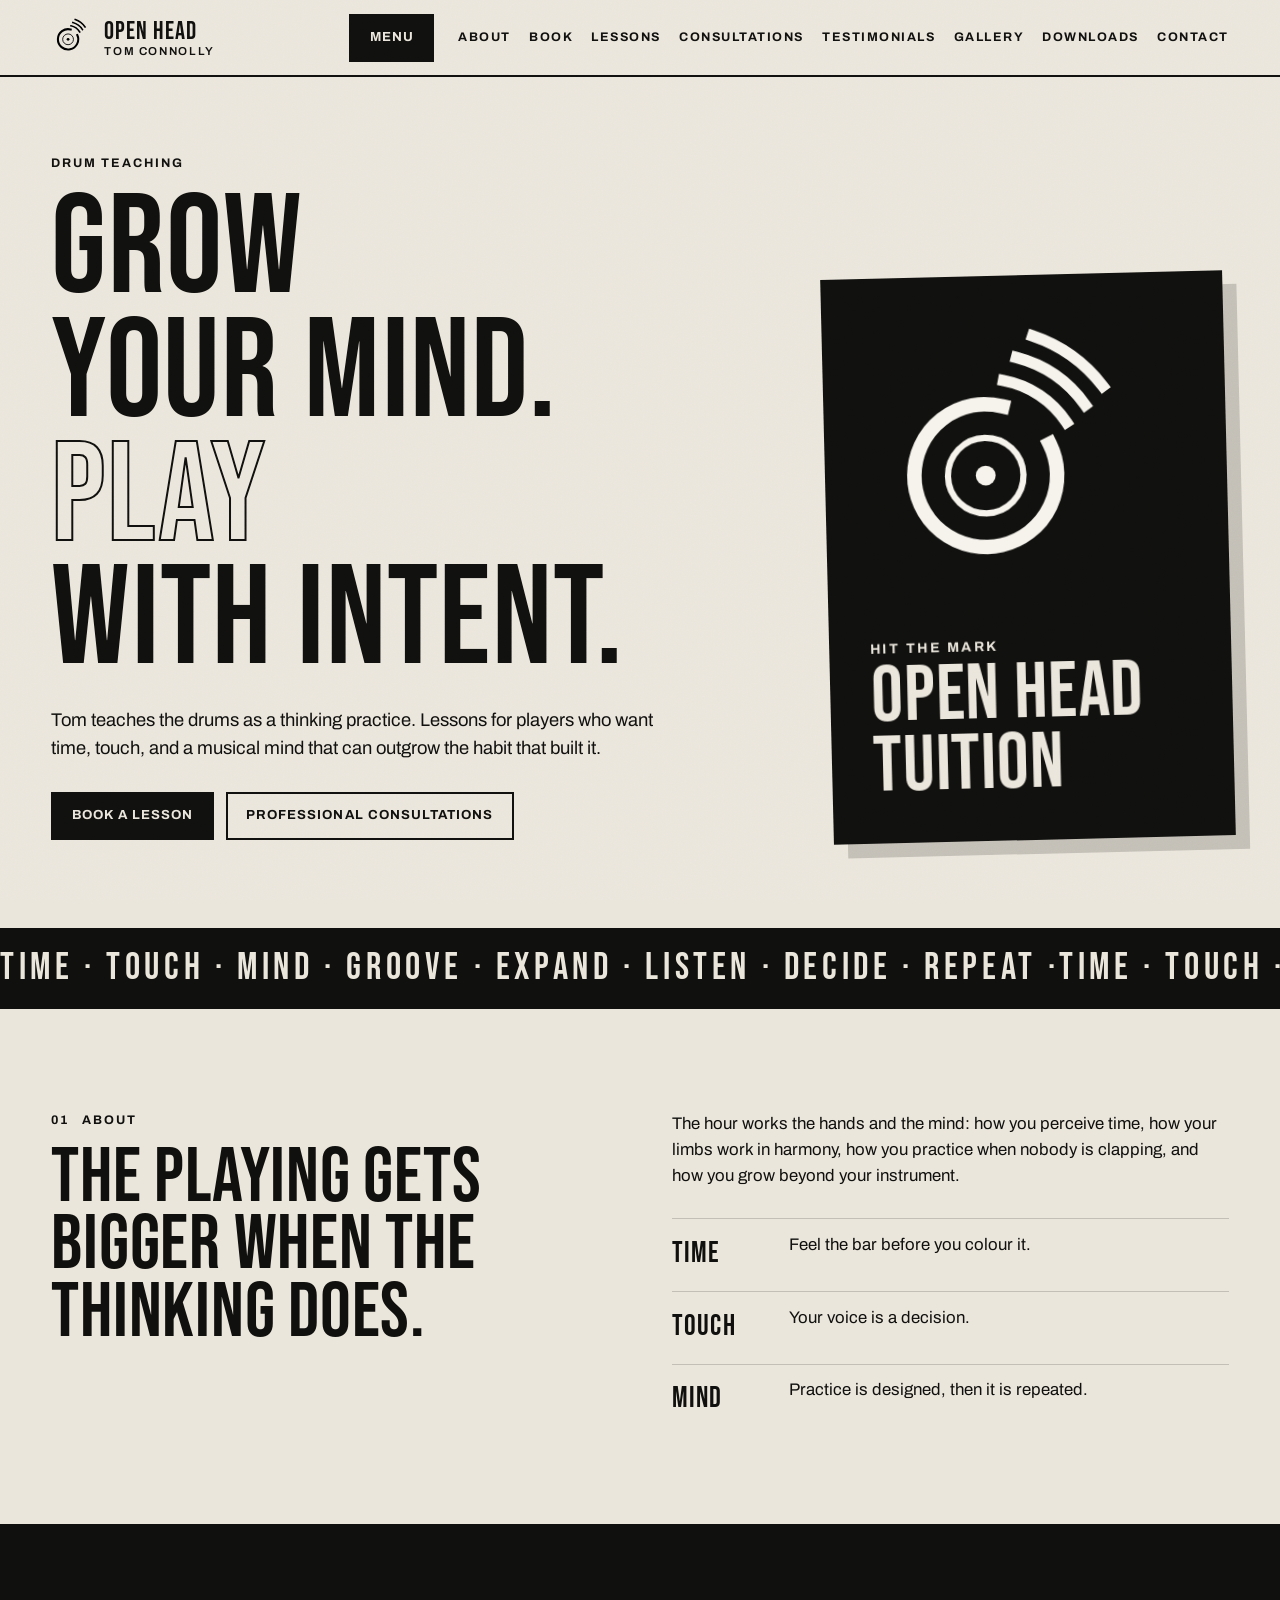
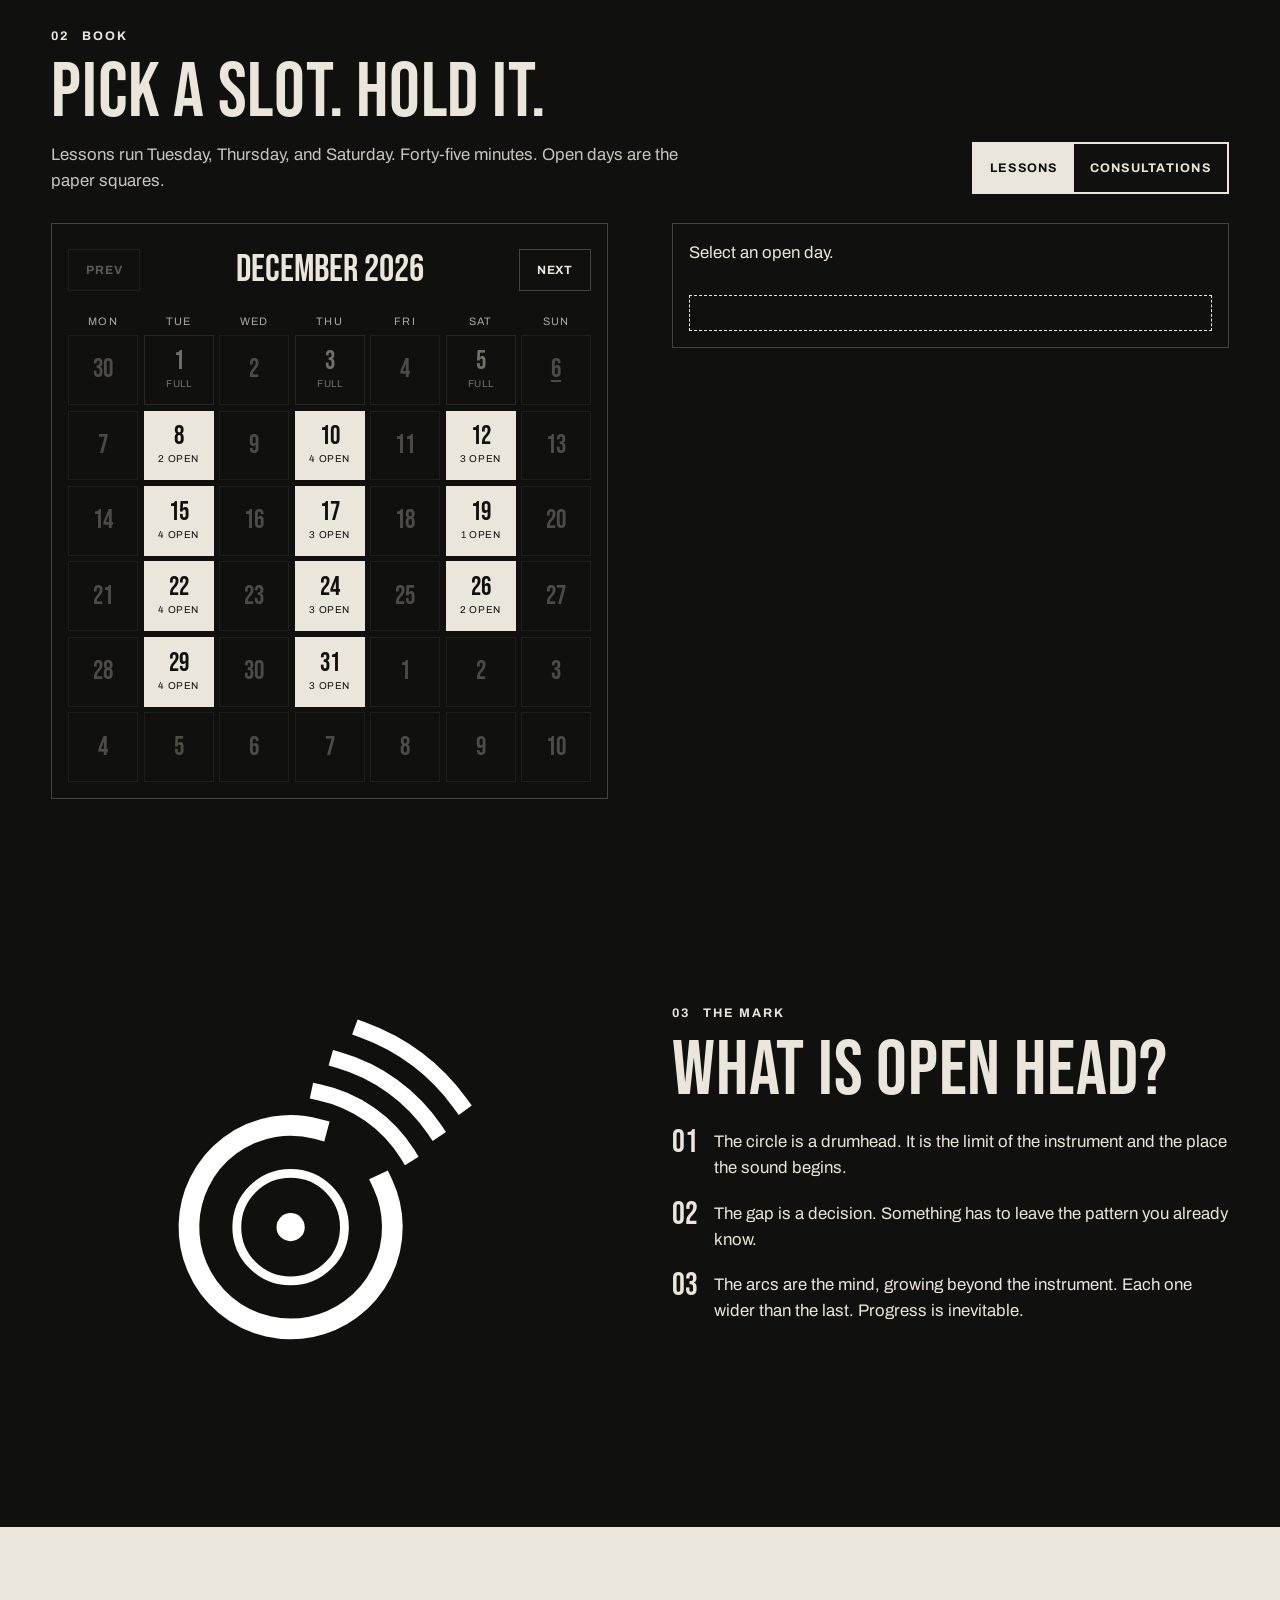
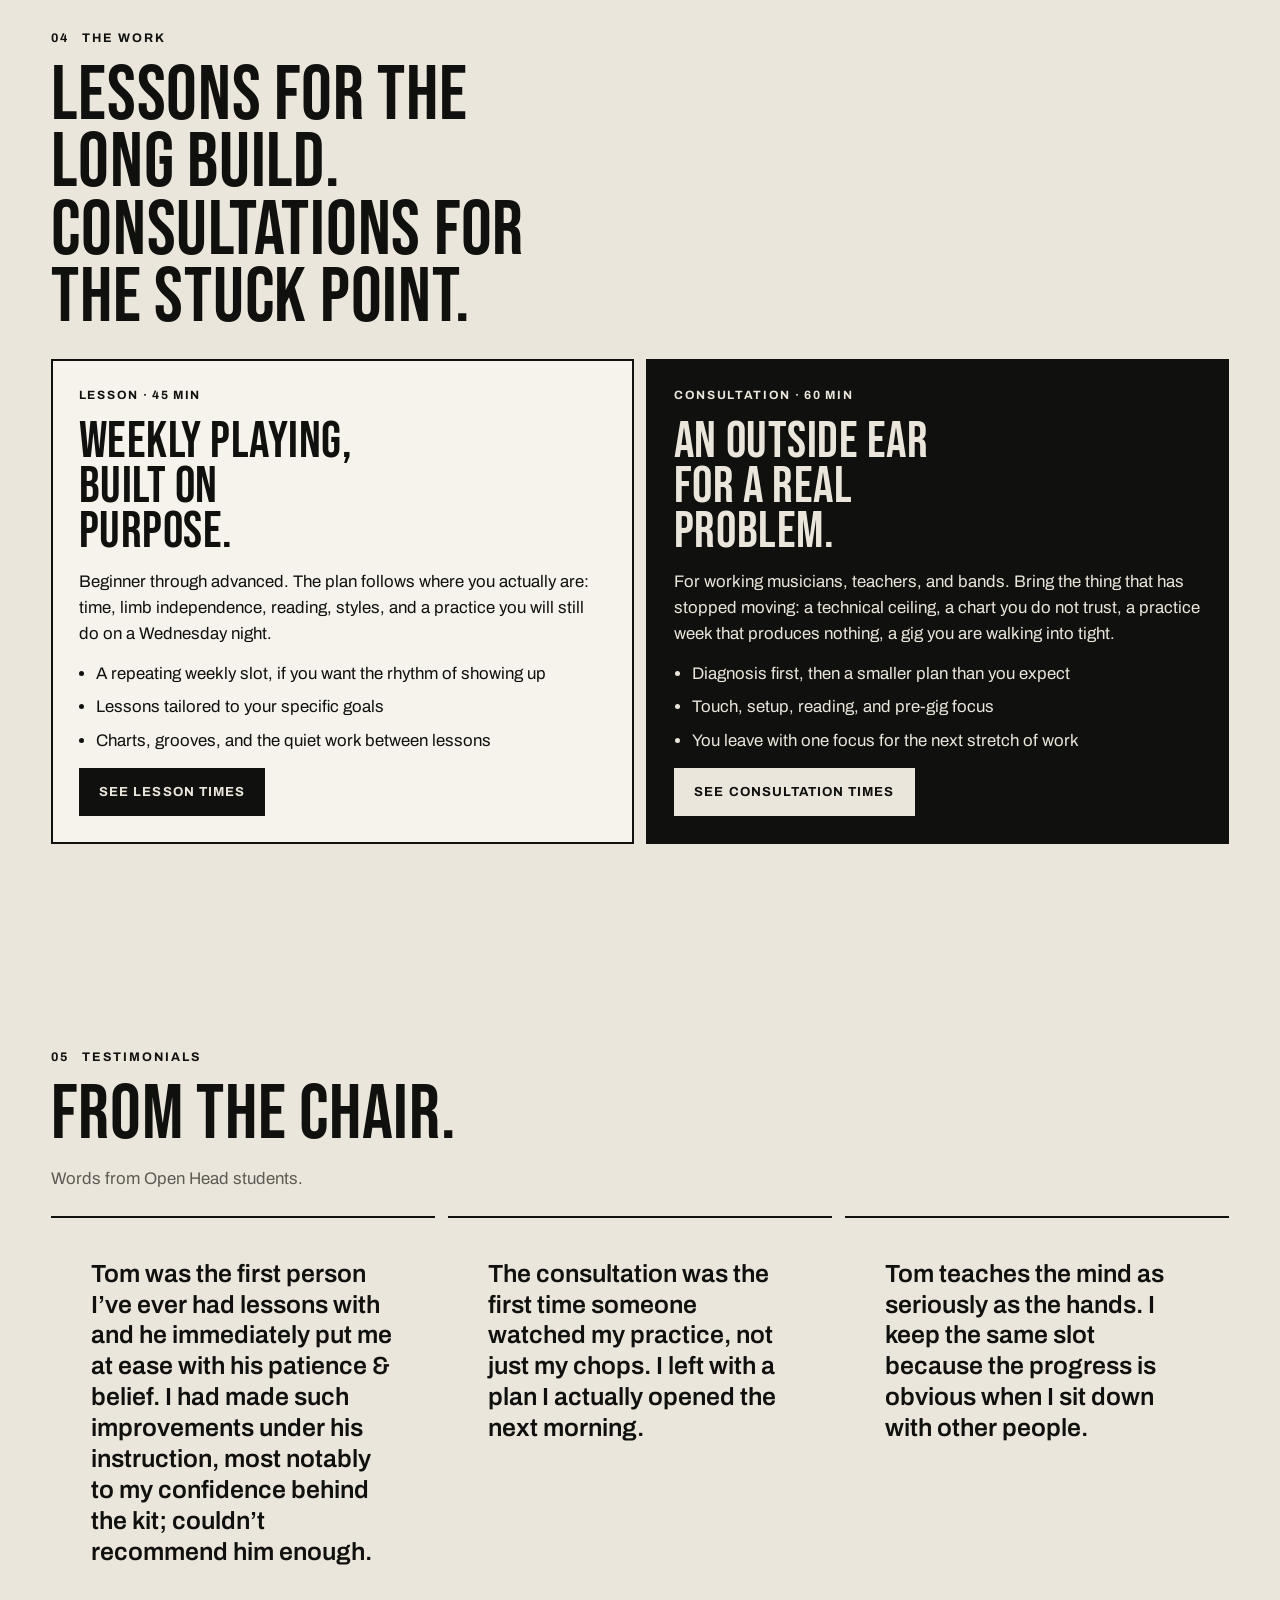
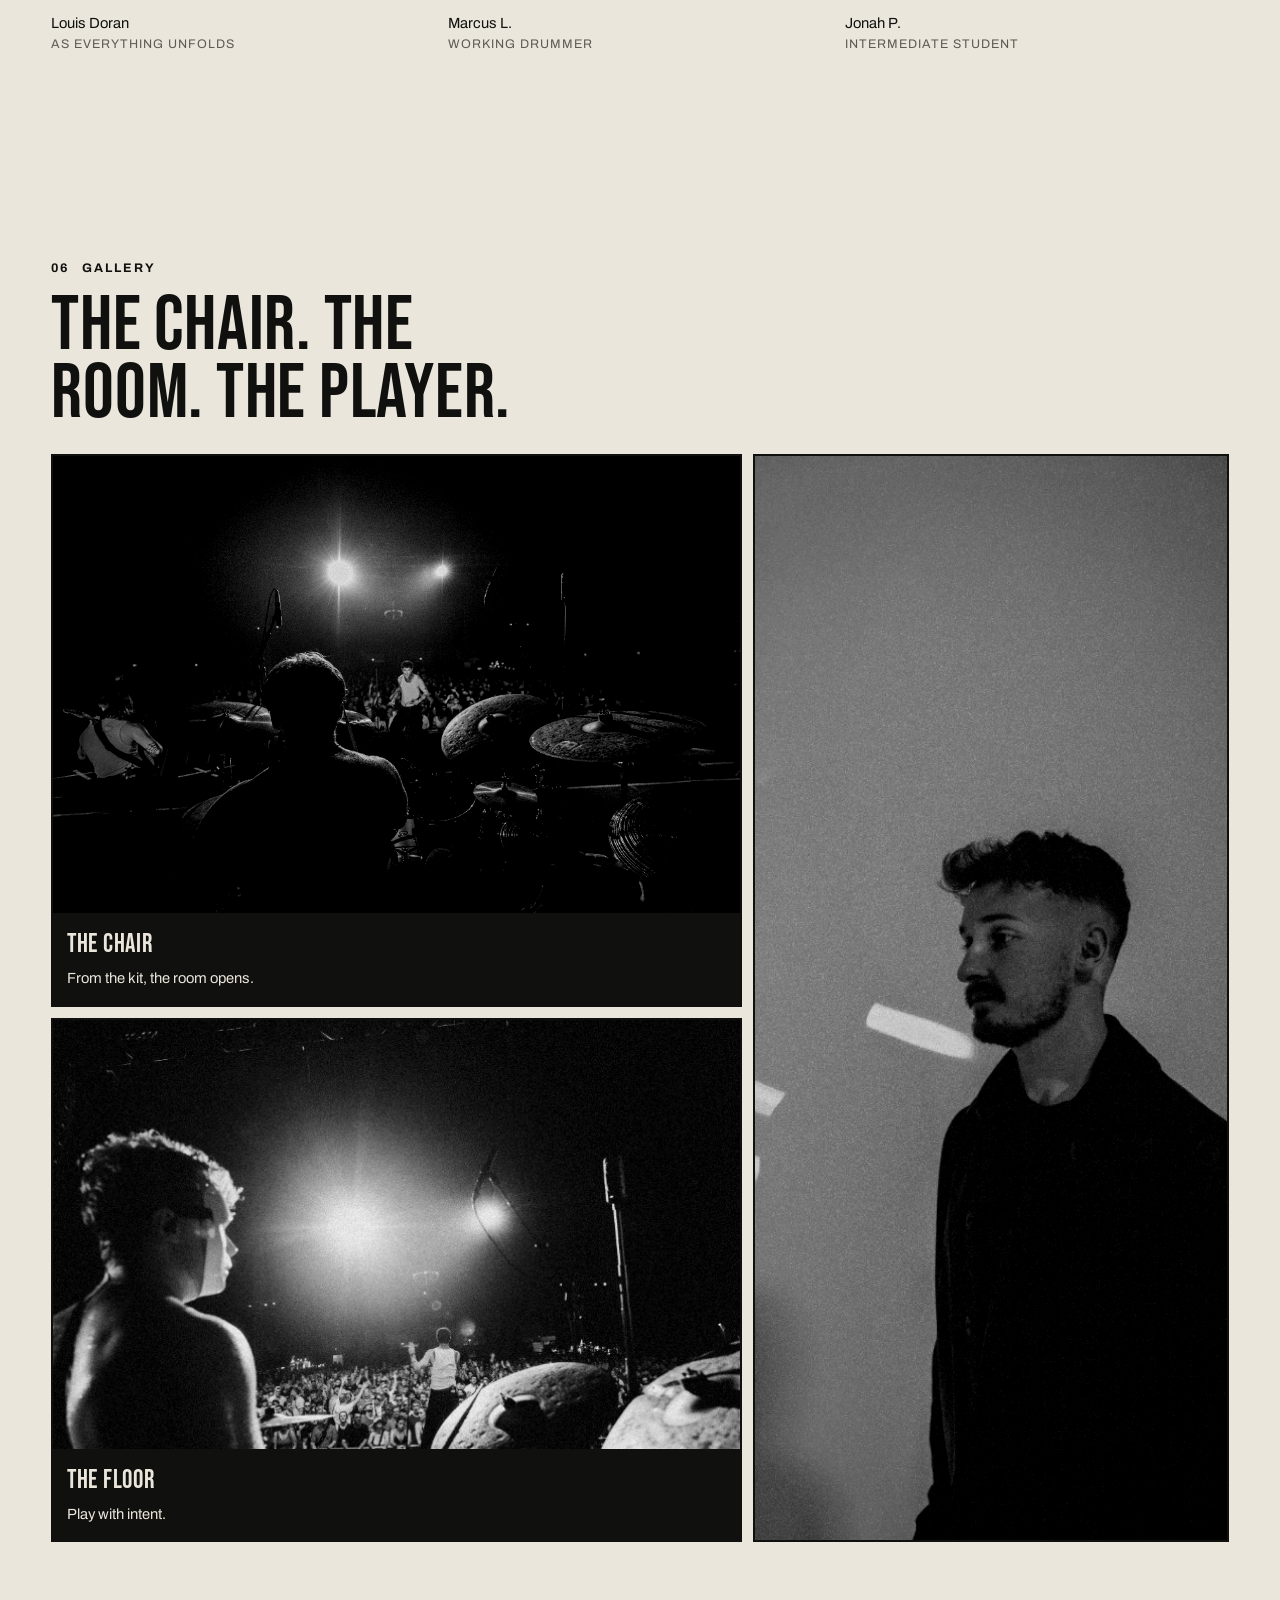
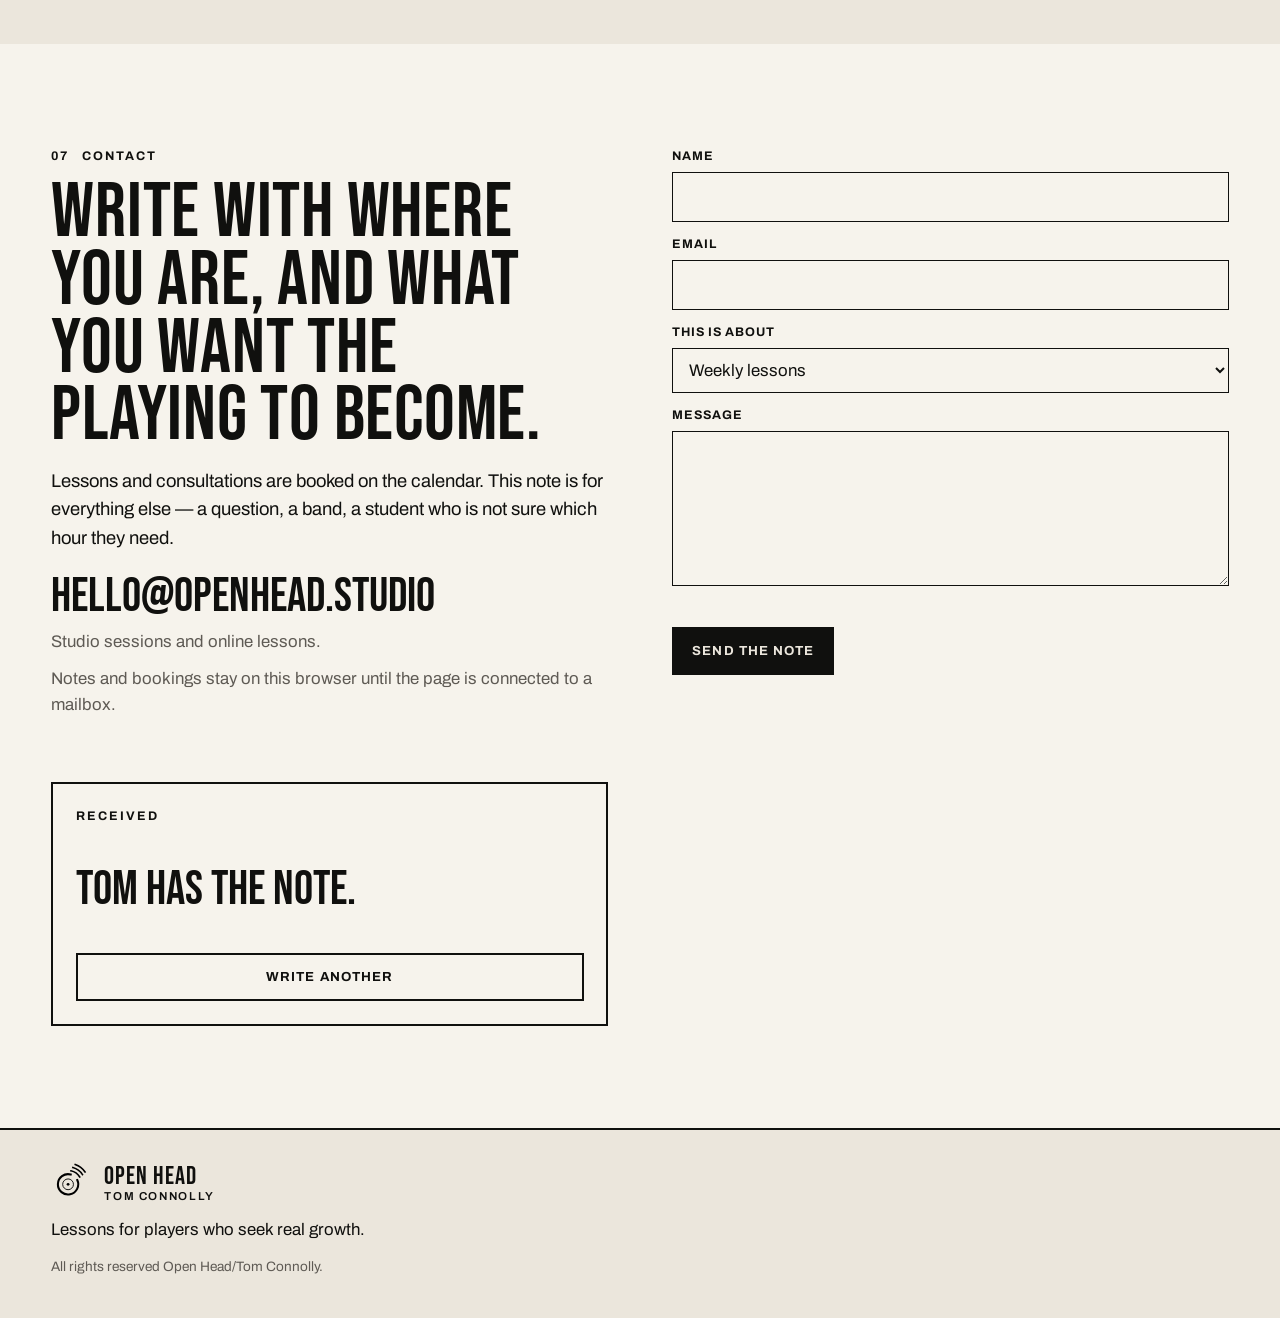
==== commit 91f76c55: "Update the first testimonial to Louis Doran’s quote. Co-authored-by: Cursor <cursoragent@cursor.com>" ====
--- a/index.html
+++ b/index.html
@@ -231,8 +231,8 @@
         <p class="starter-note">Words from Open Head students.</p>
         <div class="quotes">
           <figure>
-            <blockquote>I stopped collecting exercises and started hearing the bar. A few months in, the band asked what had changed.</blockquote>
-            <figcaption>Aoife K. <span>Weekly student</span></figcaption>
+            <blockquote>Tom was the first person I’ve ever had lessons with and he immediately put me at ease with his patience &amp; belief. I had made such improvements under his instruction, most notably to my confidence behind the kit; couldn’t recommend him enough.</blockquote>
+            <figcaption>Louis Doran <span>As Everything Unfolds</span></figcaption>
           </figure>
           <figure>
             <blockquote>The consultation was the first time someone watched my practice, not just my chops. I left with a plan I actually opened the next morning.</blockquote>
